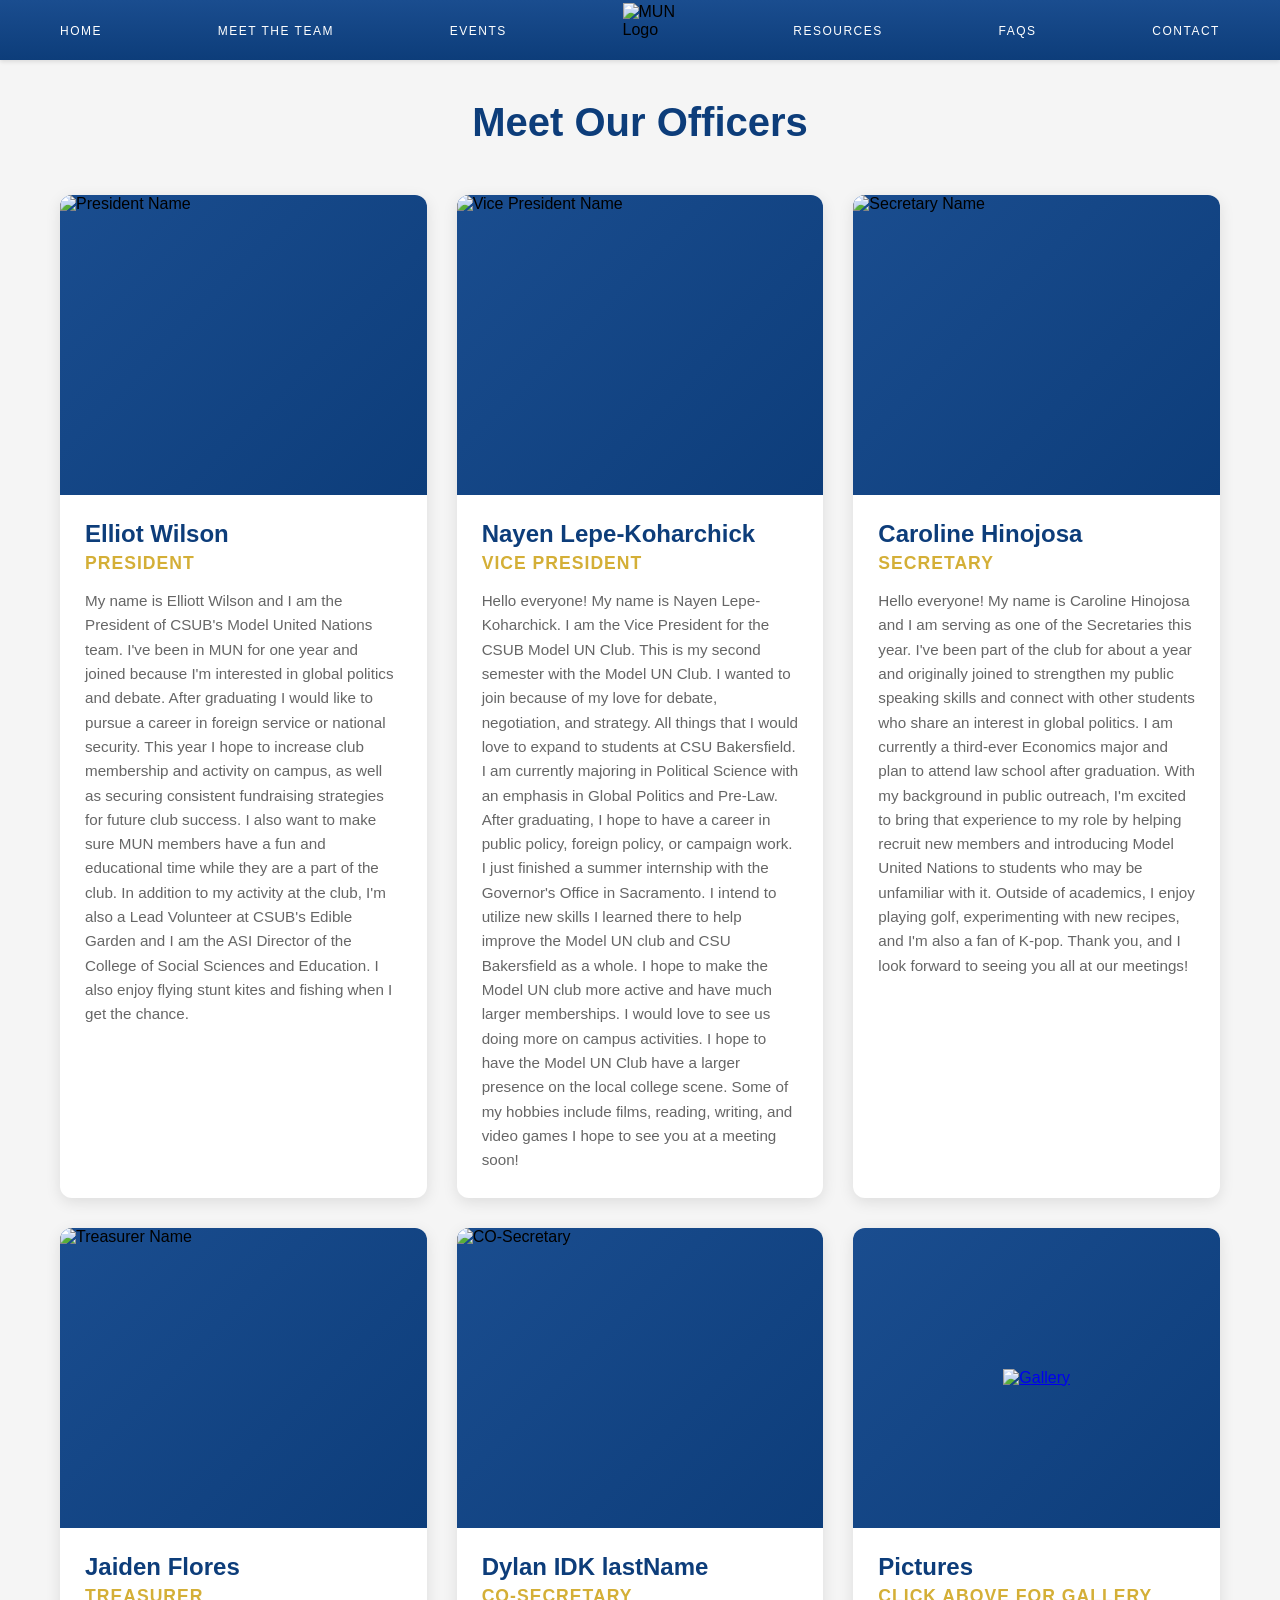
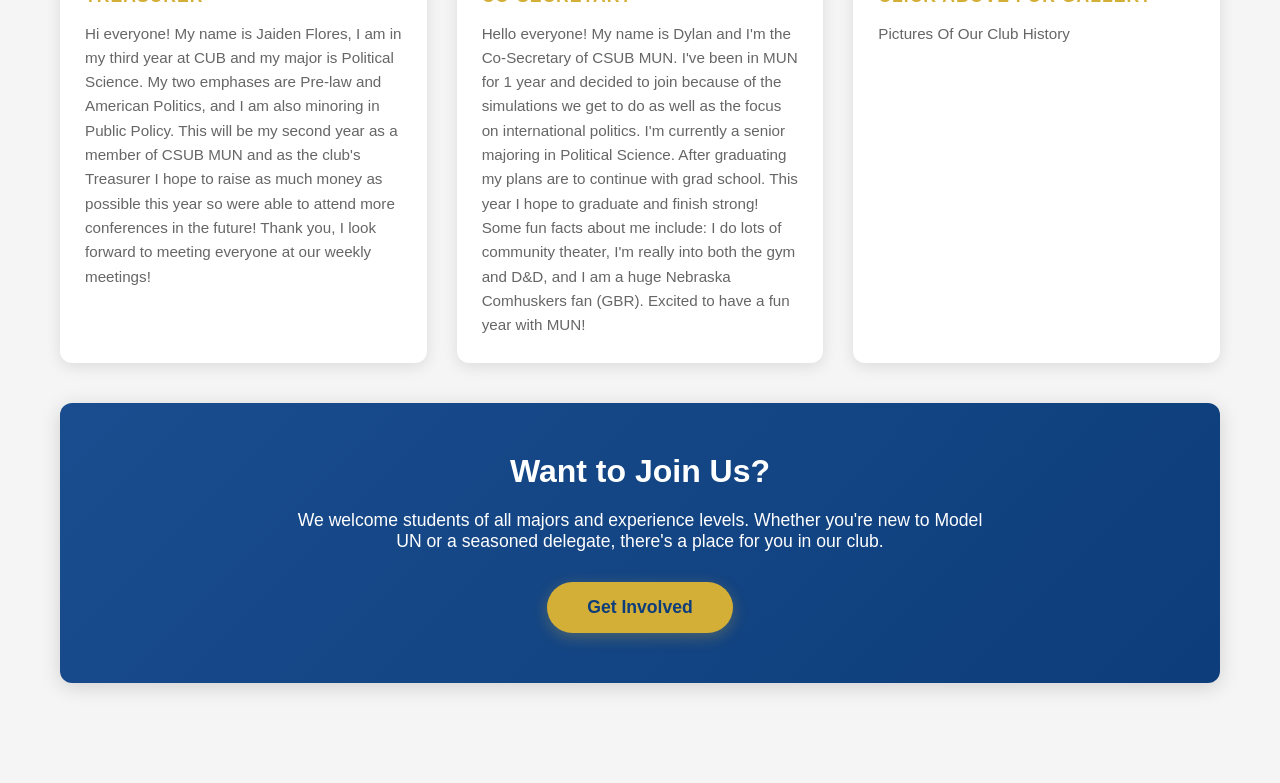
==== pages/about.html @ dd9e98fa "first commit i think" ====
<!DOCTYPE html>
<html lang="en">
<head>
    <meta charset="UTF-8">
    <meta name="viewport" content="width=device-width, initial-scale=1.0">
    <title>Meet The Team - Model United Nations - CSUB</title>
</head>
<body>
    <!-- Navbar placeholder -->
    <div id="navbar-placeholder"></div>

    <!-- Main Content -->
    <main class="main-content">
        <!-- About Section -->
        <section class="about-section">
            <!--<div class="about-header">
                <h1>About Us</h1>
                <p>Learn about our mission and the dedicated team leading CSUB Model United Nations</p>
            </div>

             Mission Statement (Optional) 
            <div class="mission">
                <h2>Our Mission</h2>
                <p>The Model United Nations club at CSUB is dedicated to fostering global awareness, critical thinking, and diplomatic skills among students. We provide a platform for students to engage with international issues and develop leadership abilities.</p>
            </div>-->

            <!-- Officers Section -->
            <div class="officers-section">
                <h2>Meet Our Officers</h2>
                
                <div class="officers-grid">
                    <!-- Officer 1 -->
                    <div class="officer-card">
                        <div class="officer-image">
                            <img src="images/President.jpg" alt="President Name">
                        </div>
                        <div class="officer-info">
                            <h3>Elliot Wilson</h3>
                            <h4>President</h4>
                            <p>My name is Elliott Wilson and I am the President of CSUB's Model United Nations team. I've been in MUN for one year and joined because I'm interested in global politics and debate.
                               After graduating I would like to pursue a career in foreign service or national security.
                               This year I hope to increase club membership and activity on campus, as well as securing consistent fundraising strategies for future club success. I also want to make sure MUN members have a fun and educational time while they are a part of the club.
                               In addition to my activity at the club, I'm also a Lead Volunteer at CSUB's Edible Garden and I am the ASI Director of the College of Social Sciences and Education. I also enjoy flying stunt kites and fishing when I get the chance.
                            </p>
                        </div>
                    </div>

                    <!-- Officer 2 -->
                    <div class="officer-card">
                        <div class="officer-image">
                            <img src="images/Vice.jpg" alt="Vice President Name">
                        </div>
                        <div class="officer-info">
                            <h3>Nayen Lepe-Koharchick</h3>
                            <h4>Vice President</h4>
                            <p>Hello everyone! My name is Nayen Lepe-Koharchick. I am the Vice President for the CSUB Model UN Club. This is my second semester with the 
                               Model UN Club. I wanted to join because of my love for debate, negotiation, and strategy. All things that I would love to expand to students at CSU Bakersfield. I am currently majoring in Political Science with an emphasis in Global Politics and Pre-Law. After graduating, I hope to have a career in public policy, foreign policy, or campaign work.                  
                               I just finished a summer internship with the Governor's Office in Sacramento. I intend to utilize new skills I learned there to help improve the Model UN club and CSU Bakersfield as a whole. I hope to make the Model UN club more active and have much larger memberships. I would love to see us doing more on campus activities. I hope to have the Model UN Club have a larger presence on the local college scene.                                                           
                               Some of my hobbies include films, reading, writing, and video games                                                           
                               I hope to see you at a meeting soon!
                               </p>
                        </div>
                    </div>

                    <!-- Officer 3 -->
                    <div class="officer-card">
                        <div class="officer-image">
                            <img src="images/Sec.jpg" alt="Secretary Name">
                        </div>
                        <div class="officer-info">
                            <h3>Caroline Hinojosa</h3>
                            <h4>Secretary</h4>
                            <p>Hello everyone! My name is Caroline Hinojosa and I am serving as one of the Secretaries this year. I've been part of the club for about a year and originally joined to strengthen my public speaking skills and connect with other students who share an interest in global politics. I am currently a third-ever Economics major and plan to attend law school after graduation.
                            With my background in public outreach, I'm excited to bring that experience to my role by helping recruit new members and introducing Model United Nations to students who may be unfamiliar with it.
                            Outside of academics, I enjoy playing golf, experimenting with new recipes, and I'm also a fan of K-pop.
                            Thank you, and I look forward to seeing you all at our meetings!
                            </p>
                        </div>
                    </div>

                    <!-- Officer 4 -->
                    <div class="officer-card">
                        <div class="officer-image">
                            <img src="images/Treasurer.jpg" alt="Treasurer Name">
                        </div>
                        <div class="officer-info">
                            <h3>Jaiden Flores</h3>
                            <h4>Treasurer</h4>
                            <p>Hi everyone! My name is Jaiden Flores, I am in my third year at CUB and my major is Political Science. My two emphases are Pre-law and American Politics, and I am also minoring in Public Policy.
                               This will be my second year as a member of CSUB MUN and as the club's Treasurer I hope to raise as much money as possible this year so were able to attend more conferences in
                               the future! Thank you, I look forward to meeting everyone at our weekly meetings!
                            </p>
                        </div>
                    </div>

                    <!-- Officer 5 -->
                    <div class="officer-card">
                        <div class="officer-image">
                            <img src="images/Co-Sec.jpg" alt="CO-Secretary">
                        </div>
                        <div class="officer-info">
                            <h3>Dylan IDK lastName</h3>
                            <h4>CO-Secretary</h4>
                            <p>Hello everyone! My name is Dylan and I'm the Co-Secretary of CSUB MUN. I've been in MUN for 1 year and decided to join because of the simulations we get to do as well as the focus on international politics. I'm currently a senior majoring in Political Science. After graduating my plans are to continue with grad school.
                            This year I hope to graduate and finish strong! 
                            Some fun facts about me include: I do lots of community theater, I'm really into both the gym and D&D, and I am a huge Nebraska Comhuskers fan (GBR).                         
                            Excited to have a fun year with MUN!
                            </p>
                        </div>
                    </div>
                    <!-- Officer 6 -->
                    <div class="officer-card">
                        <div class="officer-image">
                            <a href="https://cs.csub.edu/~gcarrillotor/MUN/gallery.html">
                                <img src="images/gallery.jpg" alt="Gallery">
                            </a>
                        </div>
                        <div class="officer-info">
                            <h3>Pictures </h3>
                            <h4>Click Above For Gallery</h4>
                            <p>Pictures Of Our Club History</p>
                        </div>
                </div>
            </div>

            <!-- Join Us Section (Optional) -->
            <div class="join-section">
                <h2>Want to Join Us?</h2>
                <p>We welcome students of all majors and experience levels. Whether you're new to Model UN or a seasoned delegate, there's a place for you in our club.</p>
                <a href="contact.html" class="join-btn">Get Involved</a>
            </div>
        </section>
    </main>

     <script src="../scripts/navbar.js"></script>
    <script src="../scripts/script.js"></script>
</body>
</html>

<style scoped>
* {
    margin: 0;
    padding: 0;
    box-sizing: border-box;
}

body {
    font-family: 'Segoe UI', Tahoma, Geneva, Verdana, sans-serif;
    background-color: #f5f5f5;
}

/* Navbar Styles */
.navbar {
    background: linear-gradient(180deg, #1a4d8f 0%, #0d3d7a 100%);
    width: 100%;
    box-shadow: 0 2px 4px rgba(0, 0, 0, 0.1);
    position: sticky;
    top: 0;
    z-index: 1000;
}

.nav-container {
    max-width: 100%;
    margin: 0 auto;
    padding: 0 60px;
    position: relative;
}

.nav-links {
    display: flex;
    justify-content: space-between;
    align-items: center;
    list-style: none;
    padding: 0;
    margin: 0;
    height: 60px;
}

.link {
    color: #ffffff;
    text-decoration: none;
    font-weight: 400;
    font-size: 12px;
    letter-spacing: 1.5px;
    text-transform: uppercase;
    transition: opacity 0.2s ease;
    white-space: nowrap;
    position: relative;
    padding: 20px 0;
}

.link:hover {
    opacity: 0.8;
}

.link.active {
    font-weight: 500;
}

.link.active::after {
    content: '';
    position: absolute;
    bottom: 15px;
    left: 0;
    right: 0;
    height: 2px;
    background-color: white;
}

/* Logo in center */
.logo-item {
    margin: 0;
    flex-shrink: 0;
}

.logo-circle {
    width: 55px;
    height: 55px;
    border-radius: 50%;
    background: linear-gradient(135deg, #d4af37 0%, #f4d03f 50%, #c5a028 100%);
    display: flex;
    align-items: center;
    justify-content: center;
    border: 3px solid #d4af37;
    box-shadow: 0 2px 8px rgba(0, 0, 0, 0.3), inset 0 1px 2px rgba(255, 255, 255, 0.3);
    position: relative;
    padding: 5px;
}

.logo-circle svg {
    width: 100%;
    height: 100%;
}

/* Image logo styles */
.image {
    display: flex;
    align-items: center;
    justify-content: center;
}

.image img {
    width: 55px;
    height: 55px;
    object-fit: contain;
}

/* Mobile Menu Button */
.mobile-menu-btn {
    display: none;
    flex-direction: column;
    gap: 5px;
    background: none;
    border: none;
    cursor: pointer;
    padding: 10px;
    position: absolute;
    right: 20px;
    top: 50%;
    transform: translateY(-50%);
}

.mobile-menu-btn span {
    width: 25px;
    height: 3px;
    background-color: white;
    border-radius: 2px;
    transition: all 0.3s ease;
}

.mobile-menu-btn.active span:nth-child(1) {
    transform: rotate(45deg) translate(8px, 8px);
}

.mobile-menu-btn.active span:nth-child(2) {
    opacity: 0;
}

.mobile-menu-btn.active span:nth-child(3) {
    transform: rotate(-45deg) translate(7px, -7px);
}

/* About Us Page Styles */

.about-section {
    max-width: 1200px;
    margin: 0 auto;
    padding: 40px 20px;
}

.about-header {
    text-align: center;
    margin-bottom: 60px;
}

.about-header h1 {
    color: #0d3d7a;
    font-size: 3rem;
    margin-bottom: 15px;
}

.about-header p {
    color: #666;
    font-size: 1.2rem;
}

/* Mission Section */
.mission {
    background: white;
    padding: 40px;
    border-radius: 10px;
    box-shadow: 0 2px 10px rgba(0, 0, 0, 0.1);
    margin-bottom: 60px;
    text-align: center;
}

.mission h2 {
    color: #0d3d7a;
    font-size: 2rem;
    margin-bottom: 20px;
}

.mission p {
    color: #555;
    font-size: 1.1rem;
    line-height: 1.8;
    max-width: 900px;
    margin: 0 auto;
}

/* Officers Section */
.officers-section {
    margin-bottom: 60px;
}

.officers-section h2 {
    text-align: center;
    color: #0d3d7a;
    font-size: 2.5rem;
    margin-bottom: 50px;
}

.officers-grid {
    display: grid;
    grid-template-columns: repeat(auto-fit, minmax(300px, 1fr));
    gap: 30px;
    margin-bottom: 40px;
}

/* Officer Card */
.officer-card {
    background: white;
    border-radius: 12px;
    overflow: hidden;
    box-shadow: 0 4px 15px rgba(0, 0, 0, 0.1);
    transition: transform 0.3s ease, box-shadow 0.3s ease;
}

.officer-card:hover {
    transform: translateY(-10px);
    box-shadow: 0 8px 25px rgba(0, 0, 0, 0.15);
}

.officer-image {
    width: 100%;
    height: 300px;
    overflow: hidden;
    background: linear-gradient(135deg, #1a4d8f 0%, #0d3d7a 100%);
    display: flex;
    align-items: center;
    justify-content: center;
}

.officer-image img {
    width: 100%;
    height: 100%;
    object-fit: cover;
    transition: transform 0.3s ease;
}

.officer-card:hover .officer-image img {
    transform: scale(1.05);
}

.officer-info {
    padding: 25px;
}

.officer-info h3 {
    color: #0d3d7a;
    font-size: 1.5rem;
    margin-bottom: 5px;
}

.officer-info h4 {
    color: #d4af37;
    font-size: 1.1rem;
    font-weight: 600;
    margin-bottom: 15px;
    text-transform: uppercase;
    letter-spacing: 1px;
}

.officer-info p {
    color: #666;
    font-size: 0.95rem;
    line-height: 1.6;
}

/* Join Section */
.join-section {
    background: linear-gradient(135deg, #1a4d8f 0%, #0d3d7a 100%);
    color: white;
    padding: 50px 40px;
    border-radius: 12px;
    text-align: center;
    box-shadow: 0 4px 20px rgba(0, 0, 0, 0.15);
}

.join-section h2 {
    color: white;
    font-size: 2rem;
    margin-bottom: 20px;
}

.join-section p {
    font-size: 1.1rem;
    margin-bottom: 30px;
    max-width: 700px;
    margin-left: auto;
    margin-right: auto;
}

.join-btn {
    display: inline-block;
    background-color: #d4af37;
    color: #0d3d7a;
    padding: 15px 40px;
    border-radius: 30px;
    text-decoration: none;
    font-weight: 600;
    font-size: 1.1rem;
    transition: all 0.3s ease;
    box-shadow: 0 4px 15px rgba(212, 175, 55, 0.3);
}

.join-btn:hover {
    background-color: #f4d03f;
    transform: translateY(-2px);
    box-shadow: 0 6px 20px rgba(212, 175, 55, 0.4);
}

/* Responsive Design */
@media (max-width: 1024px) {
    .nav-container {
        padding: 0 30px;
    }

    .link {
        font-size: 11px;
        letter-spacing: 1.2px;
    }

    .about-header h1 {
        font-size: 2rem;
    }

    .about-header p {
        font-size: 1rem;
    }

    .officers-section h2 {
        font-size: 2rem;
    }

    .officers-grid {
        grid-template-columns: 1fr;
        gap: 25px;
    }

    .officer-image {
        height: 250px;
    }

    .mission {
        padding: 30px 20px;
    }

    .join-section {
        padding: 40px 25px;
    }

    .join-section h2 {
        font-size: 1.5rem;
    }

    .join-section p {
        font-size: 1rem;
    }
}

@media (max-width: 768px) {
    .mobile-menu-btn {
        display: flex;
    }

    .nav-container {
        padding: 0 20px;
    }

    .nav-links {
        position: absolute;
        top: 100%;
        left: 0;
        right: 0;
        background: linear-gradient(180deg, #1a4d8f 0%, #0d3d7a 100%);
        flex-direction: column;
        justify-content: flex-start;
        gap: 0;
        padding: 0;
        height: 0;
        max-height: 0;
        overflow: hidden;
        transition: max-height 0.3s ease;
        box-shadow: 0 4px 8px rgba(0, 0, 0, 0.2);
    }

    .nav-links.active {
        max-height: 500px;
        height: auto;
        padding: 20px 0;
    }

    .nav-links li {
        width: 100%;
        text-align: center;
        padding: 15px 0;
        border-bottom: 1px solid rgba(255, 255, 255, 0.1);
    }

    .logo-item {
        margin: 20px 0;
        order: -1;
        border-bottom: none;
    }

    .link {
        display: block;
        padding: 15px 20px;
    }

    .link.active::after {
        display: none;
    }

    .about-header h1 {
        font-size: 2rem;
    }

    .about-header p {
        font-size: 1rem;
    }

    .officers-section h2 {
        font-size: 2rem;
    }

    .officers-grid {
        grid-template-columns: 1fr;
        gap: 25px;
    }

    .officer-image {
        height: 250px;
    }

    .mission {
        padding: 30px 20px;
    }

    .join-section {
        padding: 40px 25px;
    }

    .join-section h2 {
        font-size: 1.5rem;
    }

    .join-section p {
        font-size: 1rem;
    }
}

@media (max-width: 480px) {
    .link {
        font-size: 10px;
        letter-spacing: 1px;
    }

    .logo-circle {
        width: 50px;
        height: 50px;
    }

    .image img {
        width: 50px;
        height: 50px;
    }

    .about-header h1 {
        font-size: 1.8rem;
    }

    .officers-section h2 {
        font-size: 1.8rem;
    }

    .officer-info h3 {
        font-size: 1.3rem;
    }

    .officer-info h4 {
        font-size: 1rem;
    }

    .officer-image {
        height: 220px;
    }
}
</style>
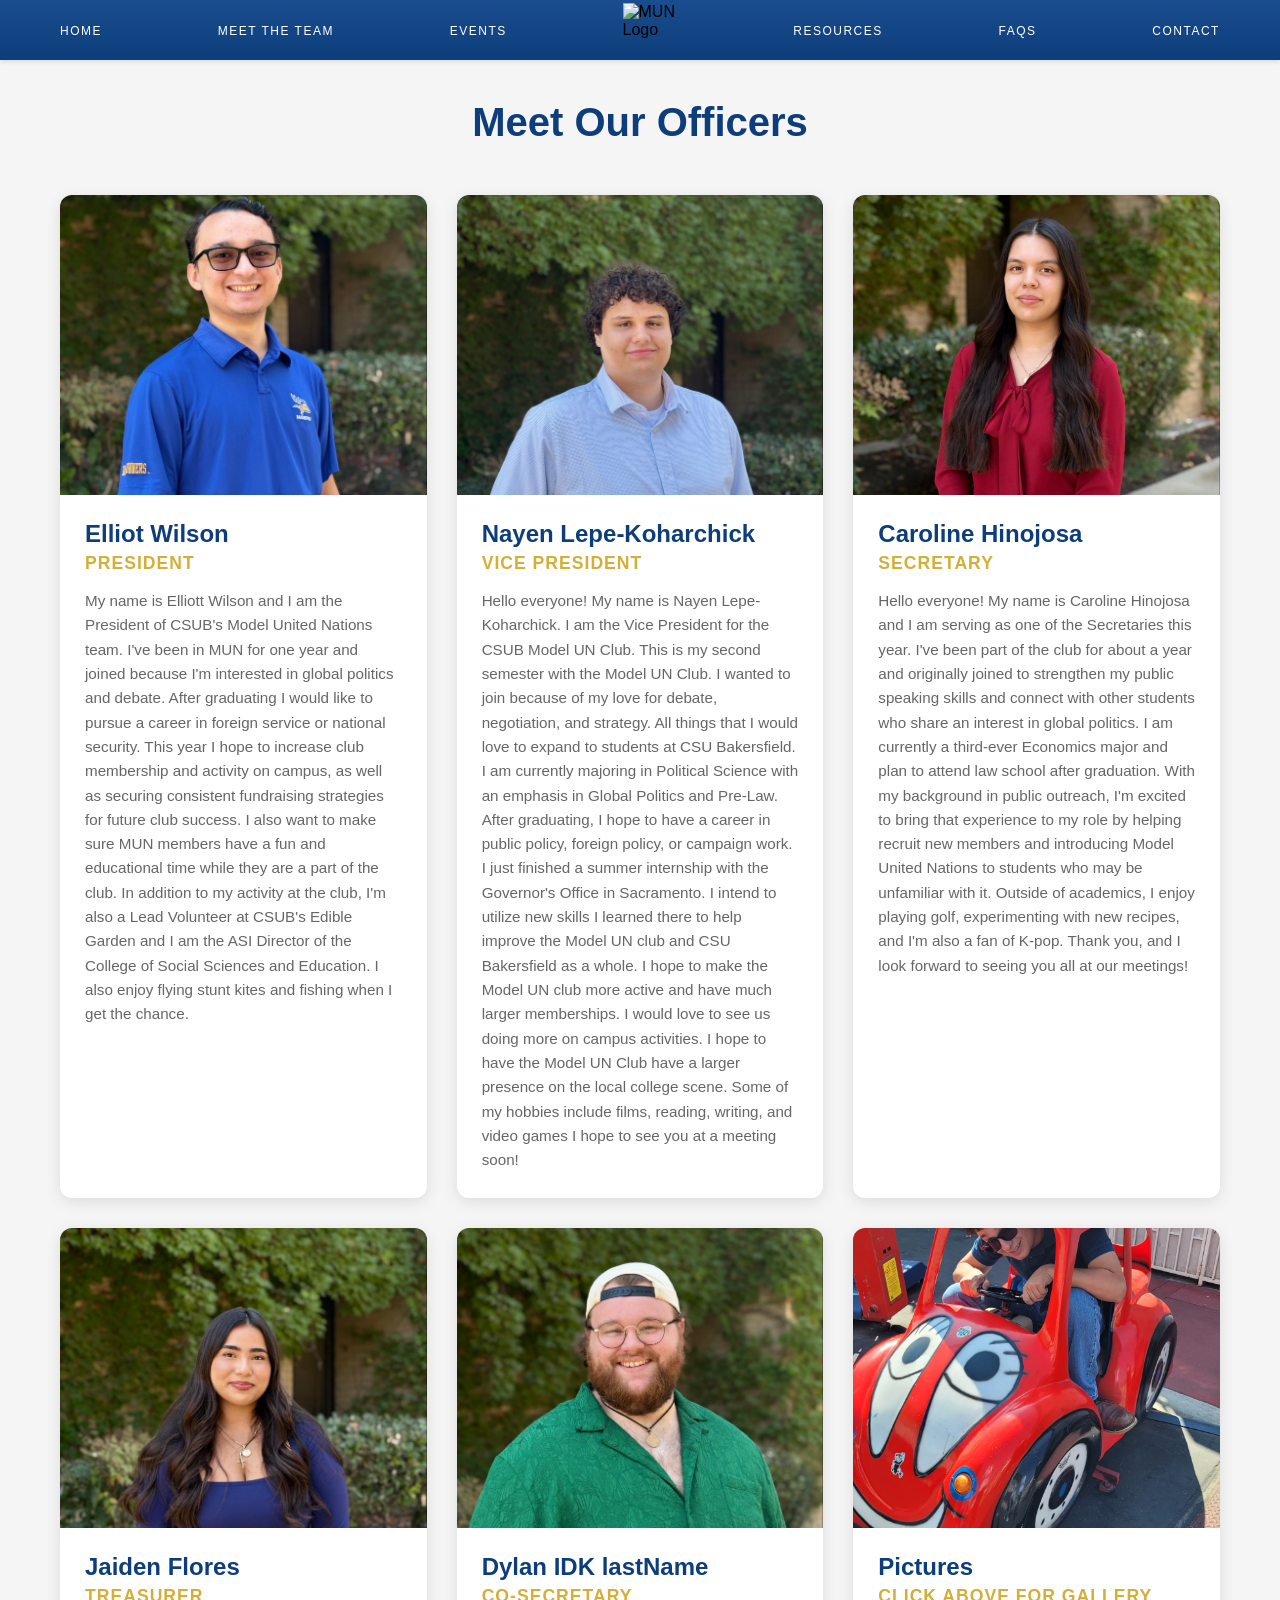
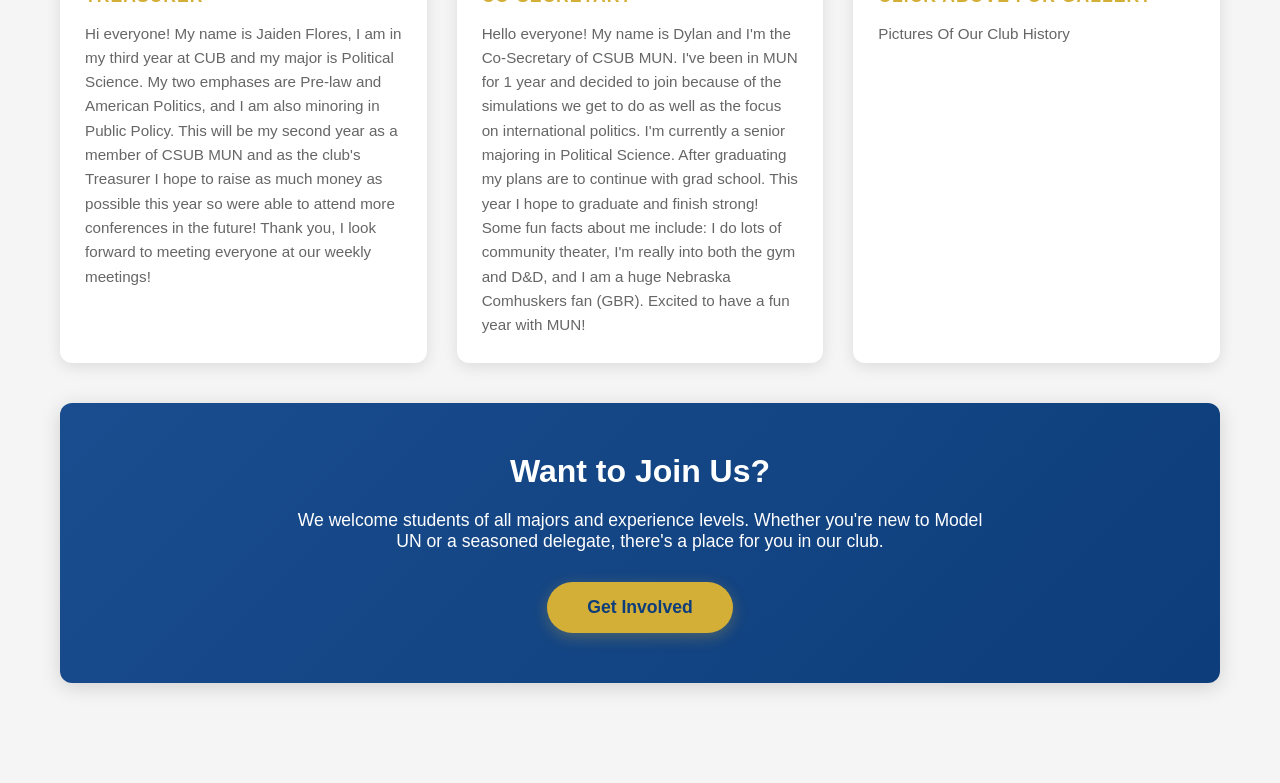
==== commit 4c5c4b4b: "faq's almost done" ====
--- a/pages/about.html
+++ b/pages/about.html
@@ -32,7 +32,7 @@
                     <!-- Officer 1 -->
                     <div class="officer-card">
                         <div class="officer-image">
-                            <img src="images/President.jpg" alt="President Name">
+                            <img src="../images/President.jpg" alt="President Name">
                         </div>
                         <div class="officer-info">
                             <h3>Elliot Wilson</h3>
@@ -48,7 +48,7 @@
                     <!-- Officer 2 -->
                     <div class="officer-card">
                         <div class="officer-image">
-                            <img src="images/Vice.jpg" alt="Vice President Name">
+                            <img src="../images/Vice.jpg" alt="Vice President Name">
                         </div>
                         <div class="officer-info">
                             <h3>Nayen Lepe-Koharchick</h3>
@@ -65,7 +65,7 @@
                     <!-- Officer 3 -->
                     <div class="officer-card">
                         <div class="officer-image">
-                            <img src="images/Sec.jpg" alt="Secretary Name">
+                            <img src="../images/Sec.jpg" alt="Secretary Name">
                         </div>
                         <div class="officer-info">
                             <h3>Caroline Hinojosa</h3>
@@ -81,7 +81,7 @@
                     <!-- Officer 4 -->
                     <div class="officer-card">
                         <div class="officer-image">
-                            <img src="images/Treasurer.jpg" alt="Treasurer Name">
+                            <img src="../images/Treasurer.jpg" alt="Treasurer Name">
                         </div>
                         <div class="officer-info">
                             <h3>Jaiden Flores</h3>
@@ -96,7 +96,7 @@
                     <!-- Officer 5 -->
                     <div class="officer-card">
                         <div class="officer-image">
-                            <img src="images/Co-Sec.jpg" alt="CO-Secretary">
+                            <img src="../images/Co-Sec.jpg" alt="CO-Secretary">
                         </div>
                         <div class="officer-info">
                             <h3>Dylan IDK lastName</h3>
@@ -112,7 +112,7 @@
                     <div class="officer-card">
                         <div class="officer-image">
                             <a href="https://cs.csub.edu/~gcarrillotor/MUN/gallery.html">
-                                <img src="images/gallery.jpg" alt="Gallery">
+                                <img src="../images/gallery.jpg" alt="Gallery">
                             </a>
                         </div>
                         <div class="officer-info">
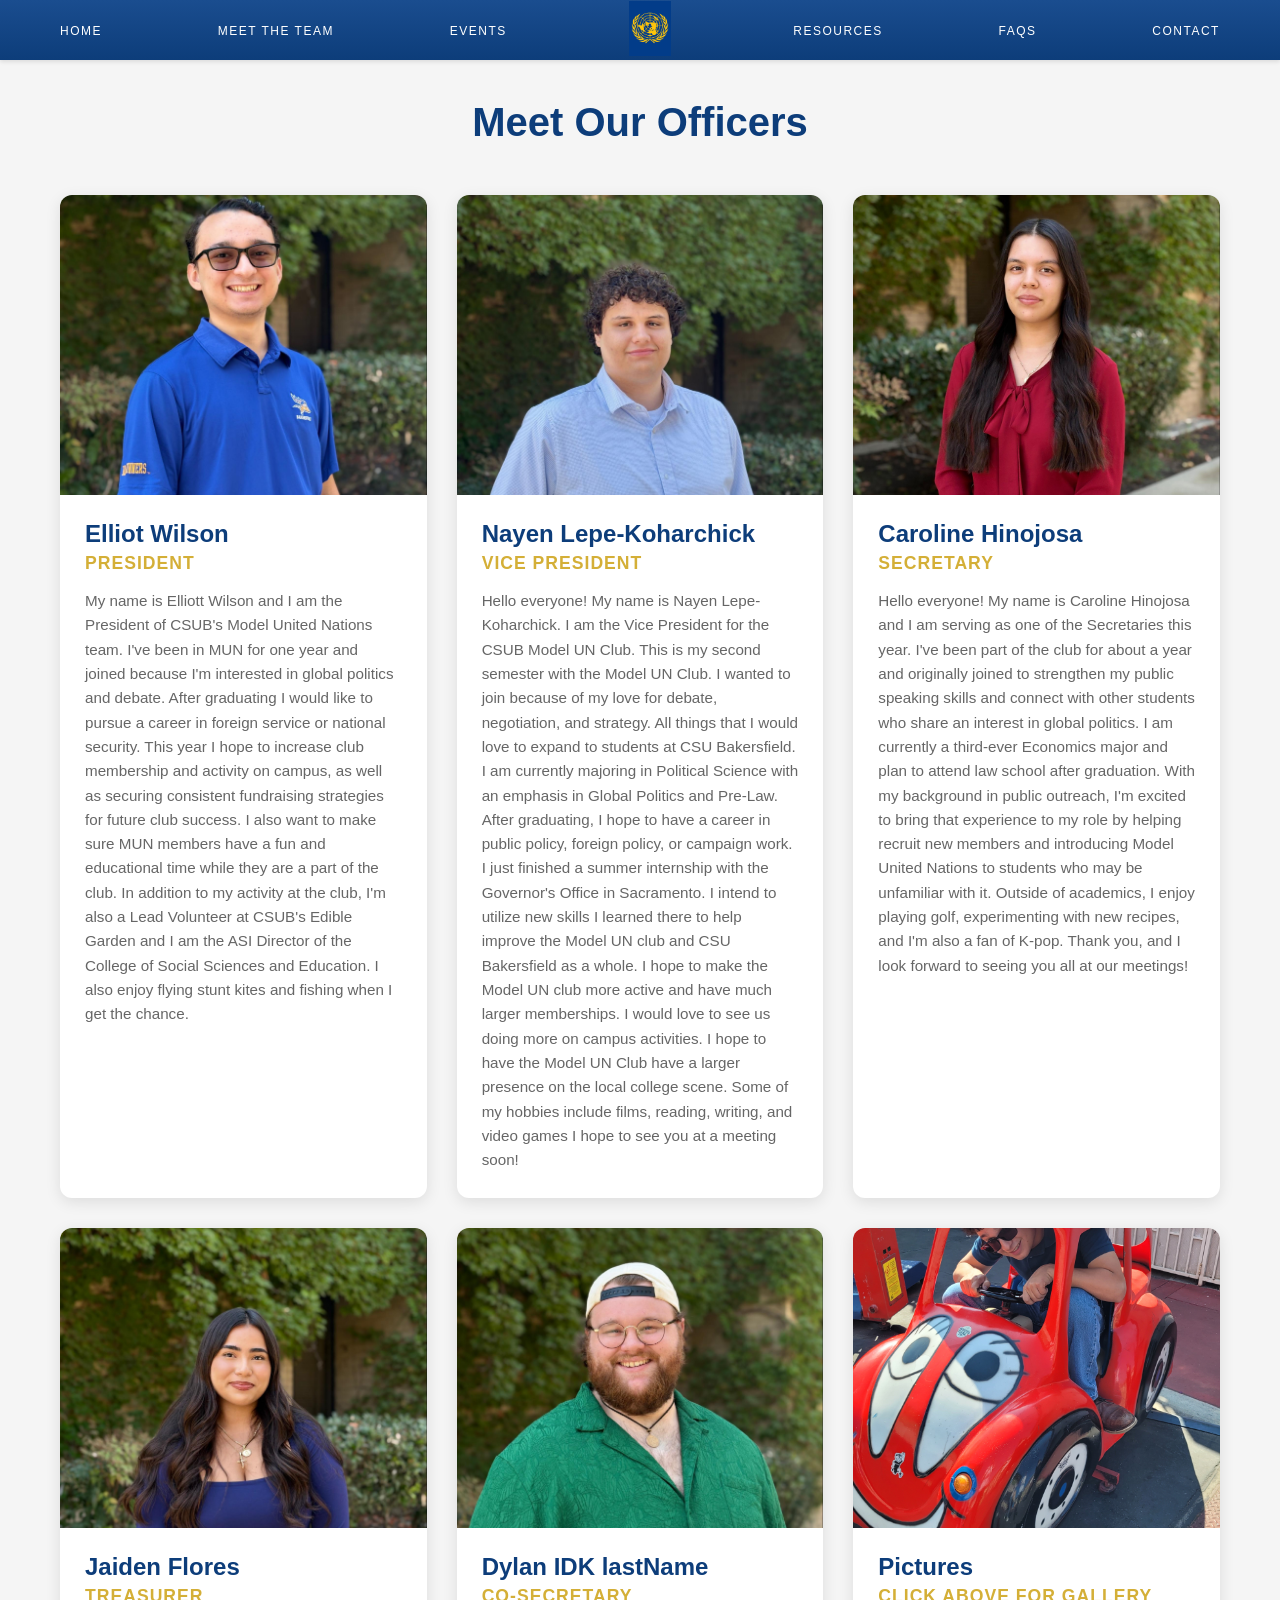
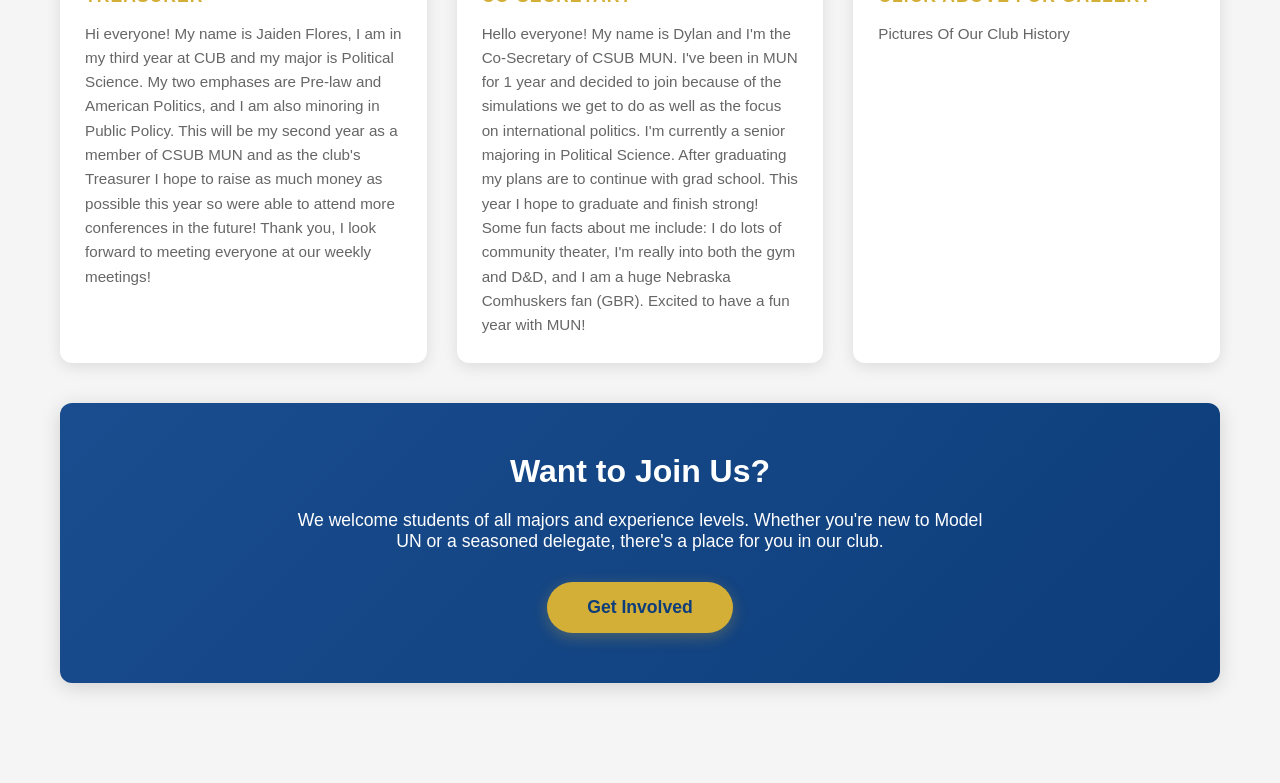
==== commit 1c4db6e1: "major changes" ====
--- a/pages/about.html
+++ b/pages/about.html
@@ -4,6 +4,7 @@
     <meta charset="UTF-8">
     <meta name="viewport" content="width=device-width, initial-scale=1.0">
     <title>Meet The Team - Model United Nations - CSUB</title>
+    <link rel="stylesheet" href="../styles/style.css">
 </head>
 <body>
     <!-- Navbar placeholder -->
@@ -13,18 +14,7 @@
     <main class="main-content">
         <!-- About Section -->
         <section class="about-section">
-            <!--<div class="about-header">
-                <h1>About Us</h1>
-                <p>Learn about our mission and the dedicated team leading CSUB Model United Nations</p>
-            </div>
-
-             Mission Statement (Optional) 
-            <div class="mission">
-                <h2>Our Mission</h2>
-                <p>The Model United Nations club at CSUB is dedicated to fostering global awareness, critical thinking, and diplomatic skills among students. We provide a platform for students to engage with international issues and develop leadership abilities.</p>
-            </div>-->
-
-            <!-- Officers Section -->
+
             <div class="officers-section">
                 <h2>Meet Our Officers</h2>
                 
@@ -136,150 +126,7 @@
     <script src="../scripts/script.js"></script>
 </body>
 </html>
-
-<style scoped>
-* {
-    margin: 0;
-    padding: 0;
-    box-sizing: border-box;
-}
-
-body {
-    font-family: 'Segoe UI', Tahoma, Geneva, Verdana, sans-serif;
-    background-color: #f5f5f5;
-}
-
-/* Navbar Styles */
-.navbar {
-    background: linear-gradient(180deg, #1a4d8f 0%, #0d3d7a 100%);
-    width: 100%;
-    box-shadow: 0 2px 4px rgba(0, 0, 0, 0.1);
-    position: sticky;
-    top: 0;
-    z-index: 1000;
-}
-
-.nav-container {
-    max-width: 100%;
-    margin: 0 auto;
-    padding: 0 60px;
-    position: relative;
-}
-
-.nav-links {
-    display: flex;
-    justify-content: space-between;
-    align-items: center;
-    list-style: none;
-    padding: 0;
-    margin: 0;
-    height: 60px;
-}
-
-.link {
-    color: #ffffff;
-    text-decoration: none;
-    font-weight: 400;
-    font-size: 12px;
-    letter-spacing: 1.5px;
-    text-transform: uppercase;
-    transition: opacity 0.2s ease;
-    white-space: nowrap;
-    position: relative;
-    padding: 20px 0;
-}
-
-.link:hover {
-    opacity: 0.8;
-}
-
-.link.active {
-    font-weight: 500;
-}
-
-.link.active::after {
-    content: '';
-    position: absolute;
-    bottom: 15px;
-    left: 0;
-    right: 0;
-    height: 2px;
-    background-color: white;
-}
-
-/* Logo in center */
-.logo-item {
-    margin: 0;
-    flex-shrink: 0;
-}
-
-.logo-circle {
-    width: 55px;
-    height: 55px;
-    border-radius: 50%;
-    background: linear-gradient(135deg, #d4af37 0%, #f4d03f 50%, #c5a028 100%);
-    display: flex;
-    align-items: center;
-    justify-content: center;
-    border: 3px solid #d4af37;
-    box-shadow: 0 2px 8px rgba(0, 0, 0, 0.3), inset 0 1px 2px rgba(255, 255, 255, 0.3);
-    position: relative;
-    padding: 5px;
-}
-
-.logo-circle svg {
-    width: 100%;
-    height: 100%;
-}
-
-/* Image logo styles */
-.image {
-    display: flex;
-    align-items: center;
-    justify-content: center;
-}
-
-.image img {
-    width: 55px;
-    height: 55px;
-    object-fit: contain;
-}
-
-/* Mobile Menu Button */
-.mobile-menu-btn {
-    display: none;
-    flex-direction: column;
-    gap: 5px;
-    background: none;
-    border: none;
-    cursor: pointer;
-    padding: 10px;
-    position: absolute;
-    right: 20px;
-    top: 50%;
-    transform: translateY(-50%);
-}
-
-.mobile-menu-btn span {
-    width: 25px;
-    height: 3px;
-    background-color: white;
-    border-radius: 2px;
-    transition: all 0.3s ease;
-}
-
-.mobile-menu-btn.active span:nth-child(1) {
-    transform: rotate(45deg) translate(8px, 8px);
-}
-
-.mobile-menu-btn.active span:nth-child(2) {
-    opacity: 0;
-}
-
-.mobile-menu-btn.active span:nth-child(3) {
-    transform: rotate(-45deg) translate(7px, -7px);
-}
-
+<style scoped> 
 /* About Us Page Styles */
 
 .about-section {
@@ -452,15 +299,6 @@
 
 /* Responsive Design */
 @media (max-width: 1024px) {
-    .nav-container {
-        padding: 0 30px;
-    }
-
-    .link {
-        font-size: 11px;
-        letter-spacing: 1.2px;
-    }
-
     .about-header h1 {
         font-size: 2rem;
     }
@@ -500,59 +338,6 @@
 }
 
 @media (max-width: 768px) {
-    .mobile-menu-btn {
-        display: flex;
-    }
-
-    .nav-container {
-        padding: 0 20px;
-    }
-
-    .nav-links {
-        position: absolute;
-        top: 100%;
-        left: 0;
-        right: 0;
-        background: linear-gradient(180deg, #1a4d8f 0%, #0d3d7a 100%);
-        flex-direction: column;
-        justify-content: flex-start;
-        gap: 0;
-        padding: 0;
-        height: 0;
-        max-height: 0;
-        overflow: hidden;
-        transition: max-height 0.3s ease;
-        box-shadow: 0 4px 8px rgba(0, 0, 0, 0.2);
-    }
-
-    .nav-links.active {
-        max-height: 500px;
-        height: auto;
-        padding: 20px 0;
-    }
-
-    .nav-links li {
-        width: 100%;
-        text-align: center;
-        padding: 15px 0;
-        border-bottom: 1px solid rgba(255, 255, 255, 0.1);
-    }
-
-    .logo-item {
-        margin: 20px 0;
-        order: -1;
-        border-bottom: none;
-    }
-
-    .link {
-        display: block;
-        padding: 15px 20px;
-    }
-
-    .link.active::after {
-        display: none;
-    }
-
     .about-header h1 {
         font-size: 2rem;
     }
@@ -592,21 +377,6 @@
 }
 
 @media (max-width: 480px) {
-    .link {
-        font-size: 10px;
-        letter-spacing: 1px;
-    }
-
-    .logo-circle {
-        width: 50px;
-        height: 50px;
-    }
-
-    .image img {
-        width: 50px;
-        height: 50px;
-    }
-
     .about-header h1 {
         font-size: 1.8rem;
     }
@@ -626,5 +396,4 @@
     .officer-image {
         height: 220px;
     }
-}
-</style>+} </style>
--- a/styles/style.css
+++ b/styles/style.css
@@ -0,0 +1,272 @@
+* {
+    margin: 0;
+    padding: 0;
+    box-sizing: border-box;
+}
+
+body {
+    font-family: 'Segoe UI', Tahoma, Geneva, Verdana, sans-serif;
+    background-color: #f5f5f5;
+}
+
+/* Navbar Styles */
+.navbar {
+    background: linear-gradient(180deg, #1a4d8f 0%, #0d3d7a 100%);
+    width: 100%;
+    box-shadow: 0 2px 4px rgba(0, 0, 0, 0.1);
+    position: sticky;
+    top: 0;
+    z-index: 1000;
+}
+
+.nav-container {
+    max-width: 100%;
+    margin: 0 auto;
+    padding: 0 60px;
+    position: relative;
+}
+
+.nav-links {
+    display: flex;
+    justify-content: space-between;
+    align-items: center;
+    list-style: none;
+    padding: 0;
+    margin: 0;
+    height: 60px;
+}
+
+.link {
+    color: #ffffff;
+    text-decoration: none;
+    font-weight: 400;
+    font-size: 12px;
+    letter-spacing: 1.5px;
+    text-transform: uppercase;
+    transition: opacity 0.2s ease;
+    white-space: nowrap;
+    position: relative;
+    padding: 20px 0;
+}
+
+.link:hover {
+    opacity: 0.8;
+}
+
+.link.active {
+    font-weight: 500;
+}
+
+.link.active::after {
+    content: '';
+    position: absolute;
+    bottom: 15px;
+    left: 0;
+    right: 0;
+    height: 2px;
+    background-color: white;
+}
+
+/* Logo in center */
+.logo-item {
+    margin: 0;
+    flex-shrink: 0;
+}
+
+.logo-circle {
+    width: 55px;
+    height: 55px;
+    border-radius: 50%;
+    background: linear-gradient(135deg, #d4af37 0%, #f4d03f 50%, #c5a028 100%);
+    display: flex;
+    align-items: center;
+    justify-content: center;
+    border: 3px solid #d4af37;
+    box-shadow: 0 2px 8px rgba(0, 0, 0, 0.3), inset 0 1px 2px rgba(255, 255, 255, 0.3);
+    position: relative;
+    padding: 5px;
+}
+
+.logo-circle svg {
+    width: 100%;
+    height: 100%;
+}
+
+/* Mobile Menu Button */
+.mobile-menu-btn {
+    display: none;
+    flex-direction: column;
+    gap: 5px;
+    background: none;
+    border: none;
+    cursor: pointer;
+    padding: 10px;
+    position: absolute;
+    right: 20px;
+    top: 50%;
+    transform: translateY(-50%);
+}
+
+.mobile-menu-btn span {
+    width: 25px;
+    height: 3px;
+    background-color: white;
+    border-radius: 2px;
+    transition: all 0.3s ease;
+}
+
+.mobile-menu-btn.active span:nth-child(1) {
+    transform: rotate(45deg) translate(8px, 8px);
+}
+
+.mobile-menu-btn.active span:nth-child(2) {
+    opacity: 0;
+}
+
+.mobile-menu-btn.active span:nth-child(3) {
+    transform: rotate(-45deg) translate(7px, -7px);
+}
+
+.image {
+    display: flex;
+    align-items: center;
+    justify-content: center;
+}
+
+.image img {
+    width: 55px; 
+    height: 55px;
+    object-fit: contain;  
+}
+
+button{
+    display: flex;
+    justify-content: center;
+    text-align: center;
+}
+
+/* Main Content */
+.main-content {
+    max-width: 1400px;
+    margin: auto;
+}
+
+#mainImage{
+    display: flex;
+    justify-content: center;
+    width: 100%;
+    height: 100%;
+}
+.background{
+    background-color: #895129;
+}
+
+.hero {
+    text-align: center;
+    padding: 60px 20px;
+    background: white;
+    border-radius: 8px;
+    box-shadow: 0 2px 8px rgba(0, 0, 0, 0.1);
+}
+
+.hero h1 {
+    color: #0d3d7a;
+    font-size: 2.5rem;
+    margin-bottom: 20px;
+}
+
+.hero p {
+    color: #555;
+    font-size: 1.2rem;
+}
+
+/* Responsive Design */
+@media (max-width: 1024px) {
+    .nav-container {
+        padding: 0 30px;
+    }
+
+    .link {
+        font-size: 11px;
+        letter-spacing: 1.2px;
+    }
+}
+
+@media (max-width: 768px) {
+    .mobile-menu-btn {
+        display: flex;
+    }
+
+    .nav-container {
+        padding: 0 20px;
+    }
+
+    .nav-links {
+        position: absolute;
+        top: 100%;
+        left: 0;
+        right: 0;
+        background: linear-gradient(180deg, #1a4d8f 0%, #0d3d7a 100%);
+        flex-direction: column;
+        justify-content: flex-start;
+        gap: 0;
+        padding: 0;
+        height: 0;
+        max-height: 0;
+        overflow: hidden;
+        transition: max-height 0.3s ease;
+        box-shadow: 0 4px 8px rgba(0, 0, 0, 0.2);
+    }
+
+    .nav-links.active {
+        max-height: 500px;
+        height: auto;
+        padding: 20px 0;
+    }
+
+    .nav-links li {
+        width: 100%;
+        text-align: center;
+        padding: 15px 0;
+        border-bottom: 1px solid rgba(255, 255, 255, 0.1);
+    }
+
+    .logo-item {
+        margin: 20px 0;
+        order: -1;
+        border-bottom: none;
+    }
+
+    .link {
+        display: block;
+        padding: 15px 20px;
+    }
+
+    .link.active::after {
+        display: none;
+    }
+
+    .hero h1 {
+        font-size: 1.8rem;
+    }
+
+    .hero p {
+        font-size: 1rem;
+    }
+}
+
+@media (max-width: 480px) {
+    .link {
+        font-size: 10px;
+        letter-spacing: 1px;
+    }
+
+    .logo-circle {
+        width: 50px;
+        height: 50px;
+    }
+
+    .hero {
+        padding: 40px 15px;
+    }
+}
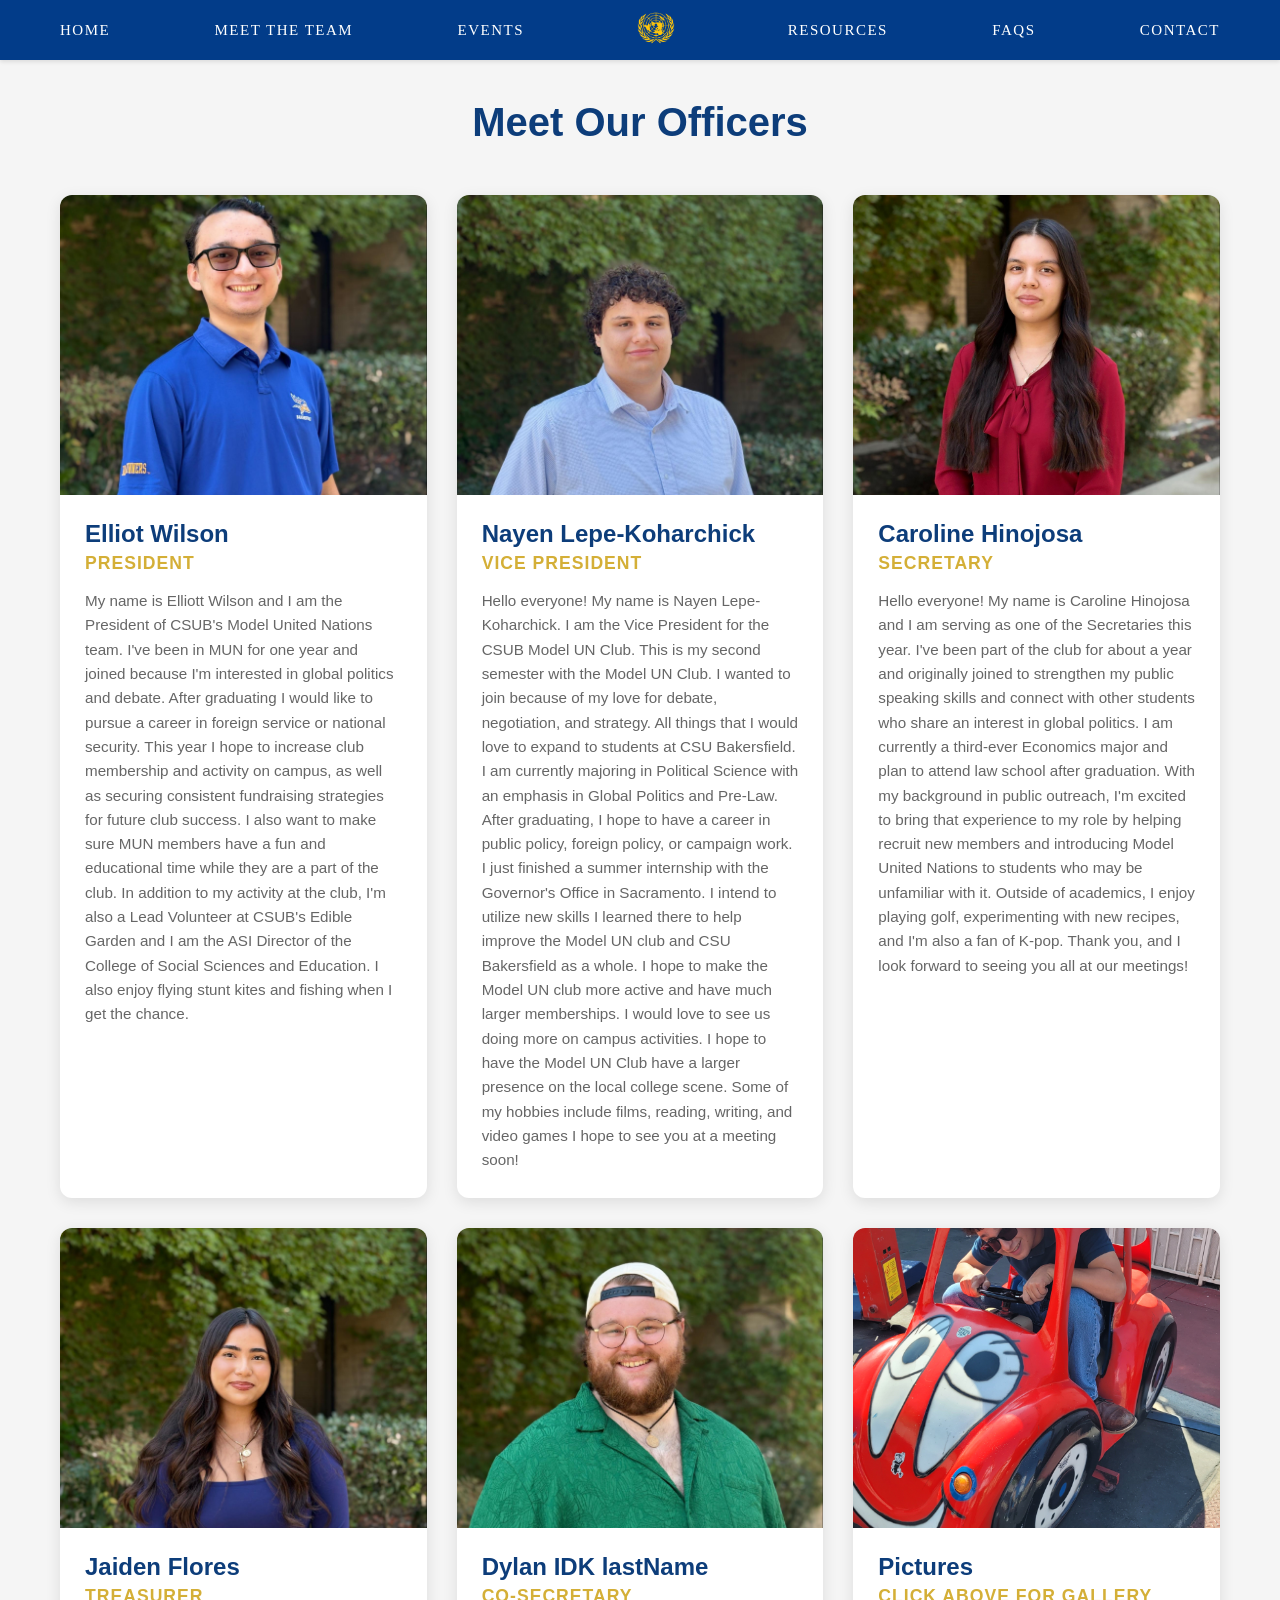
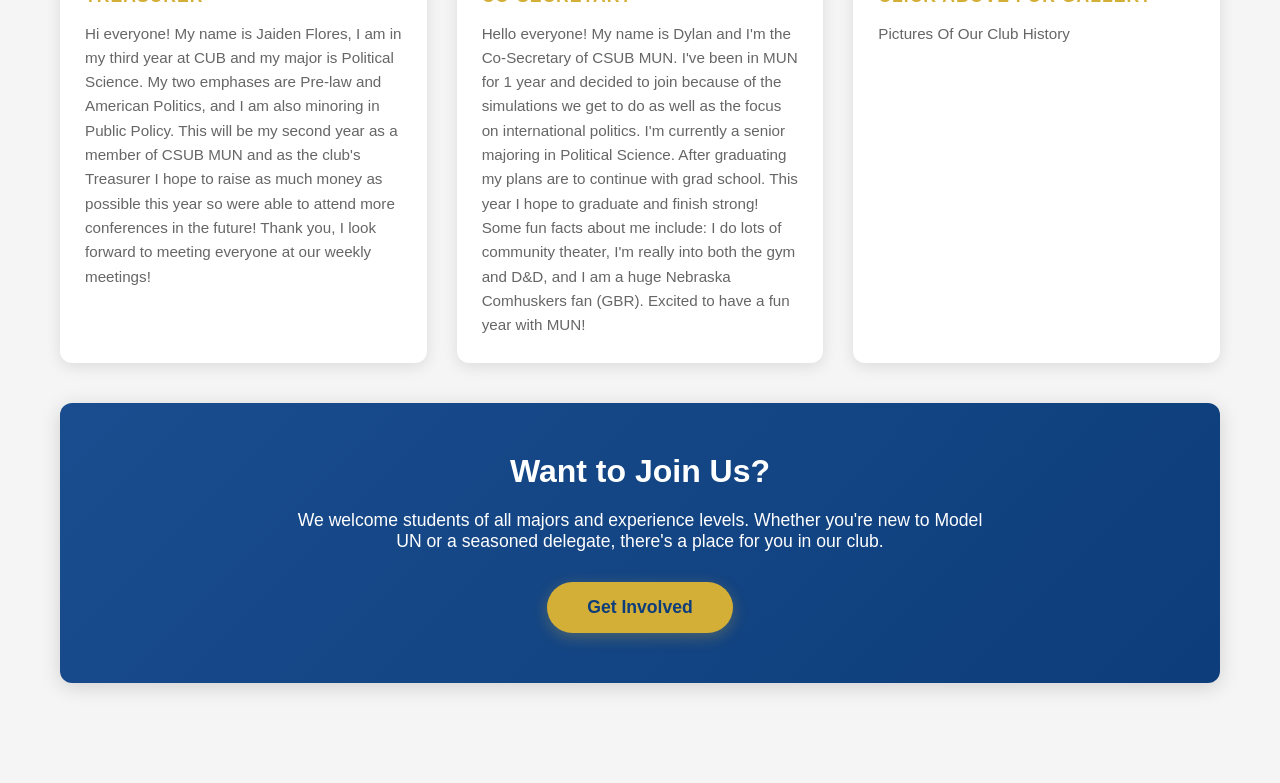
==== commit 071fac17: "Started on Contact Page (Need server for emailing stuffz)" ====
--- a/pages/about.html
+++ b/pages/about.html
@@ -6,7 +6,7 @@
     <title>Meet The Team - Model United Nations - CSUB</title>
     <link rel="stylesheet" href="../styles/style.css">
 </head>
-<body>
+<body style="overflow: auto;">
     <!-- Navbar placeholder -->
     <div id="navbar-placeholder"></div>
 
--- a/styles/style.css
+++ b/styles/style.css
@@ -7,11 +7,12 @@
 body {
     font-family: 'Segoe UI', Tahoma, Geneva, Verdana, sans-serif;
     background-color: #f5f5f5;
+    overflow: hidden;
 }
 
 /* Navbar Styles */
 .navbar {
-    background: linear-gradient(180deg, #1a4d8f 0%, #0d3d7a 100%);
+    background: linear-gradient(180deg, #023C89 0%, #023C89 100%);
     width: 100%;
     box-shadow: 0 2px 4px rgba(0, 0, 0, 0.1);
     position: sticky;
@@ -40,13 +41,14 @@
     color: #ffffff;
     text-decoration: none;
     font-weight: 400;
-    font-size: 12px;
+    font-size: 15px;
     letter-spacing: 1.5px;
     text-transform: uppercase;
     transition: opacity 0.2s ease;
     white-space: nowrap;
     position: relative;
     padding: 20px 0;
+    font-family: Verdana;
 }
 
 .link:hover {
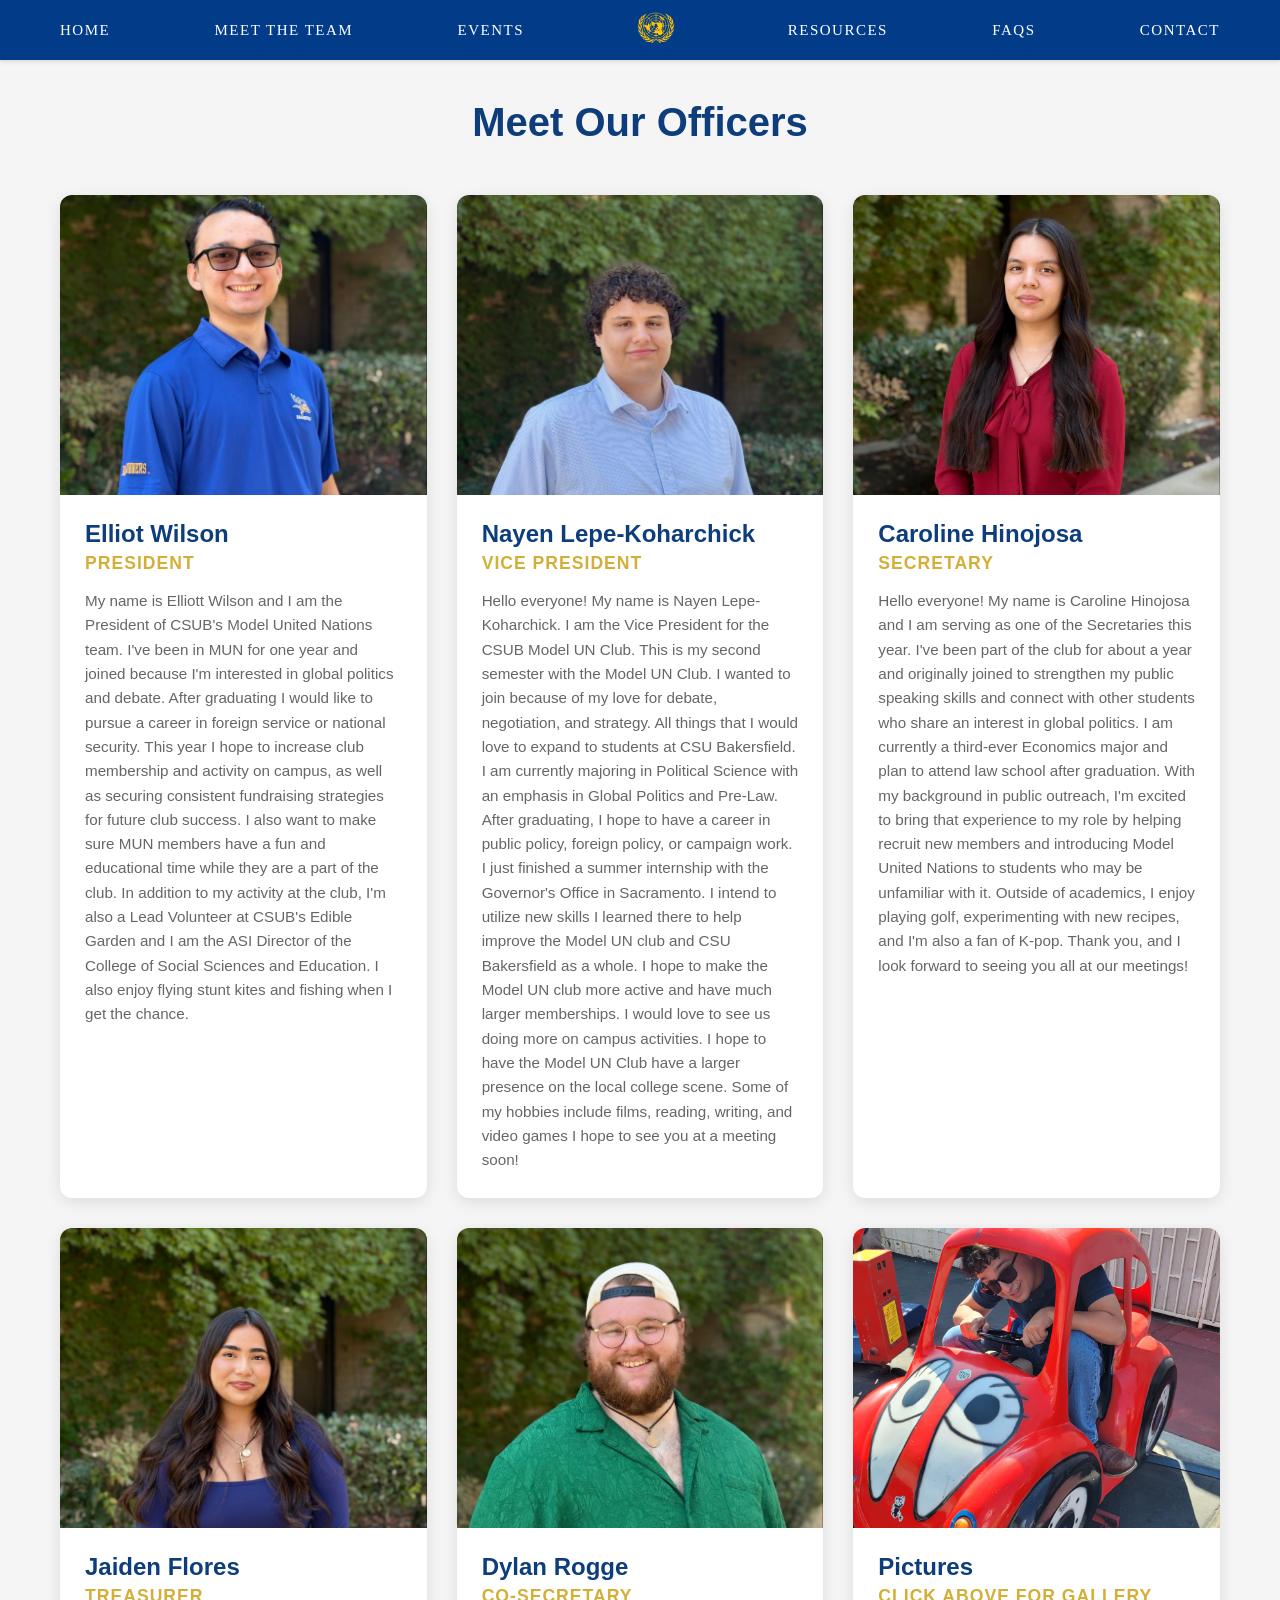
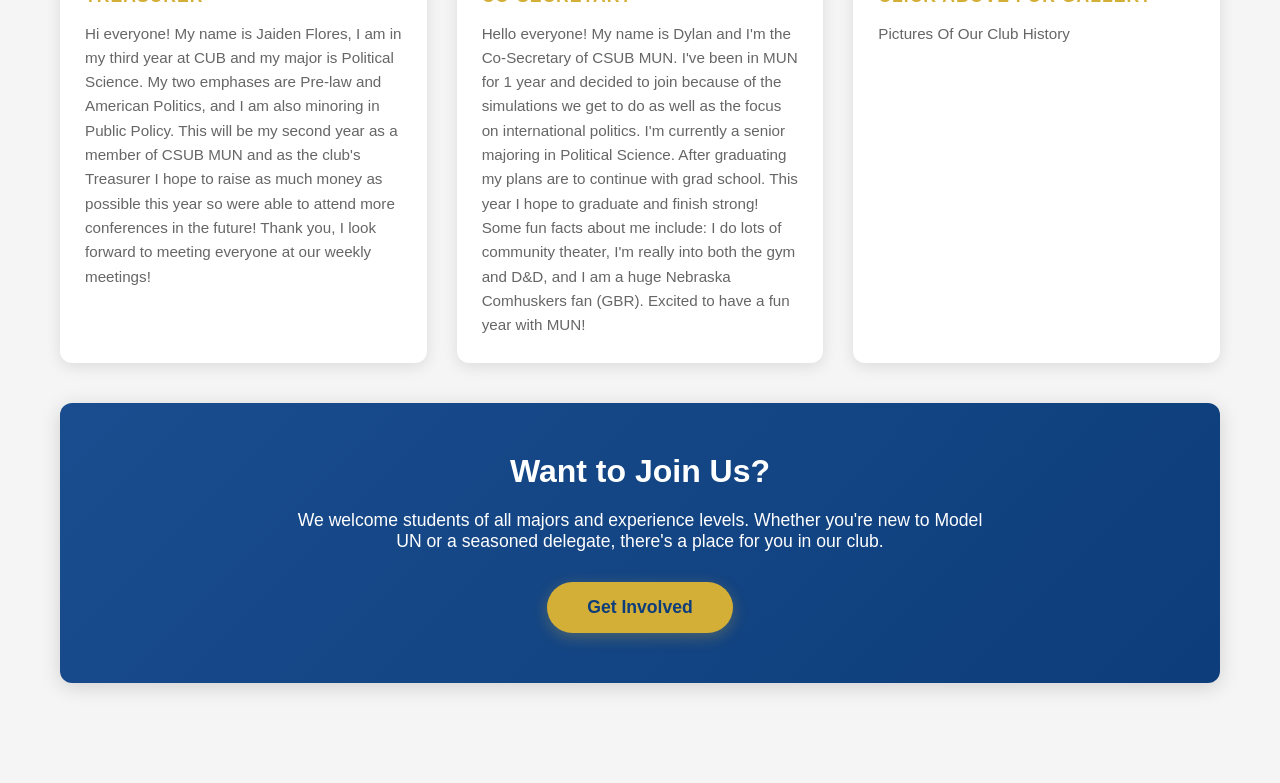
==== commit e177a42d: "more images loaded in and finished gallery, major commits" ====
--- a/pages/about.html
+++ b/pages/about.html
@@ -89,7 +89,7 @@
                             <img src="../images/Co-Sec.jpg" alt="CO-Secretary">
                         </div>
                         <div class="officer-info">
-                            <h3>Dylan IDK lastName</h3>
+                            <h3>Dylan Rogge</h3>
                             <h4>CO-Secretary</h4>
                             <p>Hello everyone! My name is Dylan and I'm the Co-Secretary of CSUB MUN. I've been in MUN for 1 year and decided to join because of the simulations we get to do as well as the focus on international politics. I'm currently a senior majoring in Political Science. After graduating my plans are to continue with grad school.
                             This year I hope to graduate and finish strong! 
@@ -101,8 +101,8 @@
                     <!-- Officer 6 -->
                     <div class="officer-card">
                         <div class="officer-image">
-                            <a href="https://cs.csub.edu/~gcarrillotor/MUN/gallery.html">
-                                <img src="../images/gallery.jpg" alt="Gallery">
+                            <a href="../pages/gallery.html">
+                                <img src="../images/gallery2.png" alt="Gallery">
                             </a>
                         </div>
                         <div class="officer-info">
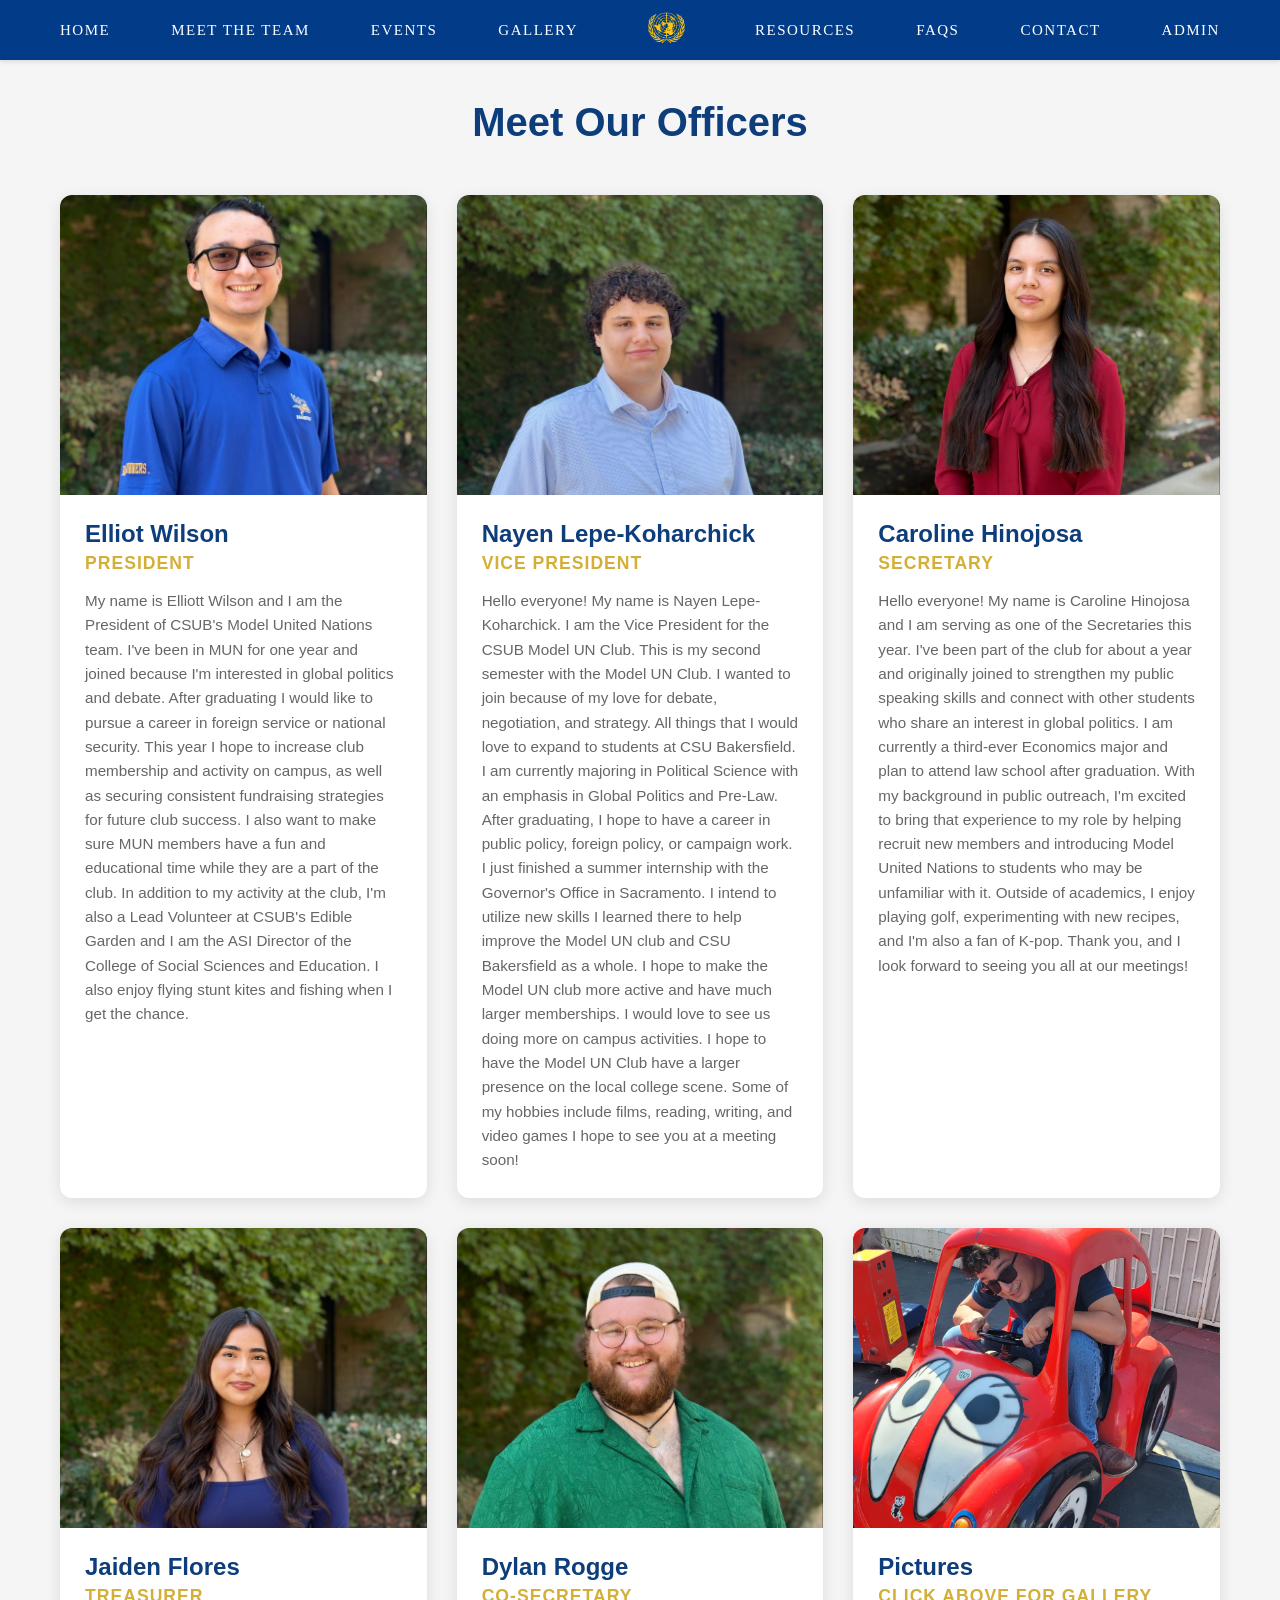
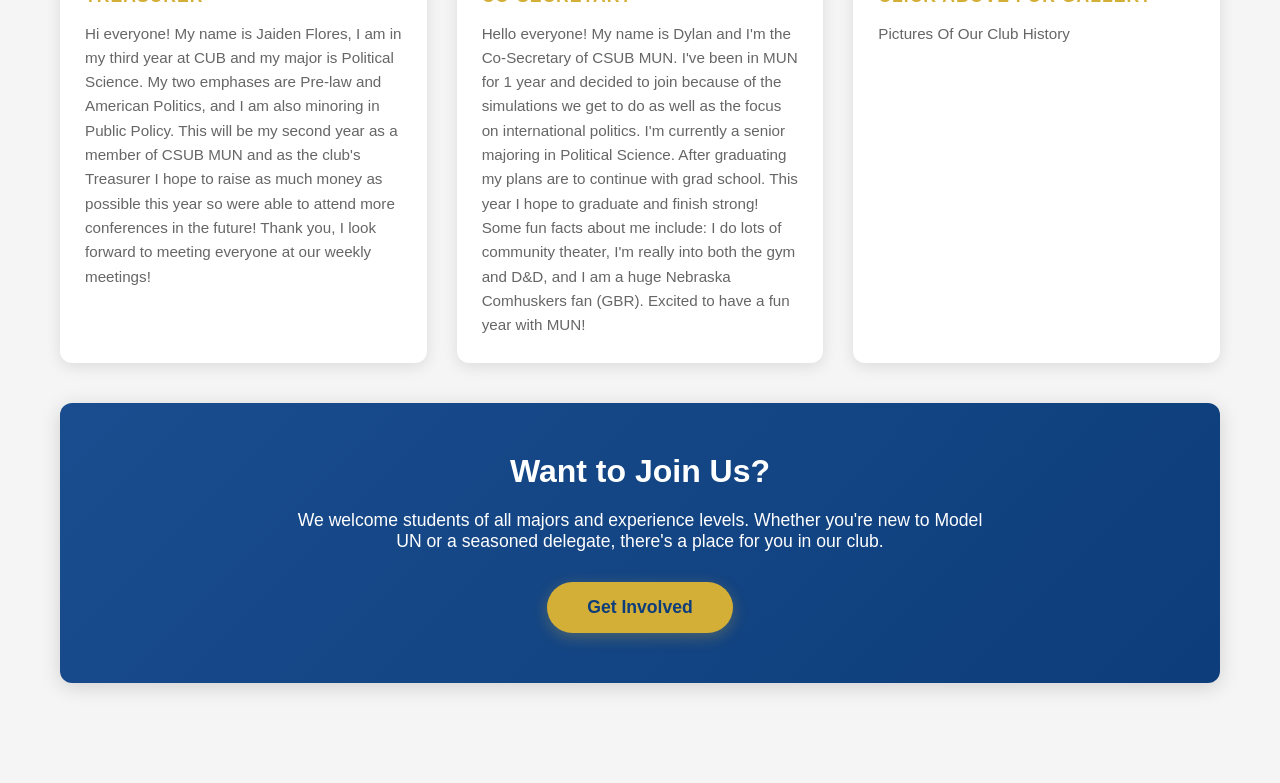
==== commit 2925110d: "Add admin panel, dynamic gallery, newsletter page, and CSRF protection" ====
--- a/pages/about.html
+++ b/pages/about.html
@@ -1,11 +1,14 @@
 <!DOCTYPE html>
 <html lang="en">
+
 <head>
     <meta charset="UTF-8">
     <meta name="viewport" content="width=device-width, initial-scale=1.0">
     <title>Meet The Team - Model United Nations - CSUB</title>
     <link rel="stylesheet" href="../styles/style.css">
+    <link rel="stylesheet" href="../styles/about.css">
 </head>
+
 <body style="overflow: auto;">
     <!-- Navbar placeholder -->
     <div id="navbar-placeholder"></div>
@@ -17,7 +20,7 @@
 
             <div class="officers-section">
                 <h2>Meet Our Officers</h2>
-                
+
                 <div class="officers-grid">
                     <!-- Officer 1 -->
                     <div class="officer-card">
@@ -27,10 +30,17 @@
                         <div class="officer-info">
                             <h3>Elliot Wilson</h3>
                             <h4>President</h4>
-                            <p>My name is Elliott Wilson and I am the President of CSUB's Model United Nations team. I've been in MUN for one year and joined because I'm interested in global politics and debate.
-                               After graduating I would like to pursue a career in foreign service or national security.
-                               This year I hope to increase club membership and activity on campus, as well as securing consistent fundraising strategies for future club success. I also want to make sure MUN members have a fun and educational time while they are a part of the club.
-                               In addition to my activity at the club, I'm also a Lead Volunteer at CSUB's Edible Garden and I am the ASI Director of the College of Social Sciences and Education. I also enjoy flying stunt kites and fishing when I get the chance.
+                            <p>My name is Elliott Wilson and I am the President of CSUB's Model United Nations team.
+                                I've been in MUN for one year and joined because I'm interested in global politics and
+                                debate.
+                                After graduating I would like to pursue a career in foreign service or national
+                                security.
+                                This year I hope to increase club membership and activity on campus, as well as securing
+                                consistent fundraising strategies for future club success. I also want to make sure MUN
+                                members have a fun and educational time while they are a part of the club.
+                                In addition to my activity at the club, I'm also a Lead Volunteer at CSUB's Edible
+                                Garden and I am the ASI Director of the College of Social Sciences and Education. I also
+                                enjoy flying stunt kites and fishing when I get the chance.
                             </p>
                         </div>
                     </div>
@@ -43,12 +53,21 @@
                         <div class="officer-info">
                             <h3>Nayen Lepe-Koharchick</h3>
                             <h4>Vice President</h4>
-                            <p>Hello everyone! My name is Nayen Lepe-Koharchick. I am the Vice President for the CSUB Model UN Club. This is my second semester with the 
-                               Model UN Club. I wanted to join because of my love for debate, negotiation, and strategy. All things that I would love to expand to students at CSU Bakersfield. I am currently majoring in Political Science with an emphasis in Global Politics and Pre-Law. After graduating, I hope to have a career in public policy, foreign policy, or campaign work.                  
-                               I just finished a summer internship with the Governor's Office in Sacramento. I intend to utilize new skills I learned there to help improve the Model UN club and CSU Bakersfield as a whole. I hope to make the Model UN club more active and have much larger memberships. I would love to see us doing more on campus activities. I hope to have the Model UN Club have a larger presence on the local college scene.                                                           
-                               Some of my hobbies include films, reading, writing, and video games                                                           
-                               I hope to see you at a meeting soon!
-                               </p>
+                            <p>Hello everyone! My name is Nayen Lepe-Koharchick. I am the Vice President for the CSUB
+                                Model UN Club. This is my second semester with the
+                                Model UN Club. I wanted to join because of my love for debate, negotiation, and
+                                strategy. All things that I would love to expand to students at CSU Bakersfield. I am
+                                currently majoring in Political Science with an emphasis in Global Politics and Pre-Law.
+                                After graduating, I hope to have a career in public policy, foreign policy, or campaign
+                                work.
+                                I just finished a summer internship with the Governor's Office in Sacramento. I intend
+                                to utilize new skills I learned there to help improve the Model UN club and CSU
+                                Bakersfield as a whole. I hope to make the Model UN club more active and have much
+                                larger memberships. I would love to see us doing more on campus activities. I hope to
+                                have the Model UN Club have a larger presence on the local college scene.
+                                Some of my hobbies include films, reading, writing, and video games
+                                I hope to see you at a meeting soon!
+                            </p>
                         </div>
                     </div>
 
@@ -60,10 +79,17 @@
                         <div class="officer-info">
                             <h3>Caroline Hinojosa</h3>
                             <h4>Secretary</h4>
-                            <p>Hello everyone! My name is Caroline Hinojosa and I am serving as one of the Secretaries this year. I've been part of the club for about a year and originally joined to strengthen my public speaking skills and connect with other students who share an interest in global politics. I am currently a third-ever Economics major and plan to attend law school after graduation.
-                            With my background in public outreach, I'm excited to bring that experience to my role by helping recruit new members and introducing Model United Nations to students who may be unfamiliar with it.
-                            Outside of academics, I enjoy playing golf, experimenting with new recipes, and I'm also a fan of K-pop.
-                            Thank you, and I look forward to seeing you all at our meetings!
+                            <p>Hello everyone! My name is Caroline Hinojosa and I am serving as one of the Secretaries
+                                this year. I've been part of the club for about a year and originally joined to
+                                strengthen my public speaking skills and connect with other students who share an
+                                interest in global politics. I am currently a third-ever Economics major and plan to
+                                attend law school after graduation.
+                                With my background in public outreach, I'm excited to bring that experience to my role
+                                by helping recruit new members and introducing Model United Nations to students who may
+                                be unfamiliar with it.
+                                Outside of academics, I enjoy playing golf, experimenting with new recipes, and I'm also
+                                a fan of K-pop.
+                                Thank you, and I look forward to seeing you all at our meetings!
                             </p>
                         </div>
                     </div>
@@ -76,9 +102,12 @@
                         <div class="officer-info">
                             <h3>Jaiden Flores</h3>
                             <h4>Treasurer</h4>
-                            <p>Hi everyone! My name is Jaiden Flores, I am in my third year at CUB and my major is Political Science. My two emphases are Pre-law and American Politics, and I am also minoring in Public Policy.
-                               This will be my second year as a member of CSUB MUN and as the club's Treasurer I hope to raise as much money as possible this year so were able to attend more conferences in
-                               the future! Thank you, I look forward to meeting everyone at our weekly meetings!
+                            <p>Hi everyone! My name is Jaiden Flores, I am in my third year at CUB and my major is
+                                Political Science. My two emphases are Pre-law and American Politics, and I am also
+                                minoring in Public Policy.
+                                This will be my second year as a member of CSUB MUN and as the club's Treasurer I hope
+                                to raise as much money as possible this year so were able to attend more conferences in
+                                the future! Thank you, I look forward to meeting everyone at our weekly meetings!
                             </p>
                         </div>
                     </div>
@@ -91,10 +120,14 @@
                         <div class="officer-info">
                             <h3>Dylan Rogge</h3>
                             <h4>CO-Secretary</h4>
-                            <p>Hello everyone! My name is Dylan and I'm the Co-Secretary of CSUB MUN. I've been in MUN for 1 year and decided to join because of the simulations we get to do as well as the focus on international politics. I'm currently a senior majoring in Political Science. After graduating my plans are to continue with grad school.
-                            This year I hope to graduate and finish strong! 
-                            Some fun facts about me include: I do lots of community theater, I'm really into both the gym and D&D, and I am a huge Nebraska Comhuskers fan (GBR).                         
-                            Excited to have a fun year with MUN!
+                            <p>Hello everyone! My name is Dylan and I'm the Co-Secretary of CSUB MUN. I've been in MUN
+                                for 1 year and decided to join because of the simulations we get to do as well as the
+                                focus on international politics. I'm currently a senior majoring in Political Science.
+                                After graduating my plans are to continue with grad school.
+                                This year I hope to graduate and finish strong!
+                                Some fun facts about me include: I do lots of community theater, I'm really into both
+                                the gym and D&D, and I am a huge Nebraska Comhuskers fan (GBR).
+                                Excited to have a fun year with MUN!
                             </p>
                         </div>
                     </div>
@@ -110,290 +143,21 @@
                             <h4>Click Above For Gallery</h4>
                             <p>Pictures Of Our Club History</p>
                         </div>
+                    </div>
                 </div>
-            </div>
 
-            <!-- Join Us Section (Optional) -->
-            <div class="join-section">
-                <h2>Want to Join Us?</h2>
-                <p>We welcome students of all majors and experience levels. Whether you're new to Model UN or a seasoned delegate, there's a place for you in our club.</p>
-                <a href="contact.html" class="join-btn">Get Involved</a>
-            </div>
+                <!-- Join Us Section (Optional) -->
+                <div class="join-section">
+                    <h2>Want to Join Us?</h2>
+                    <p>We welcome students of all majors and experience levels. Whether you're new to Model UN or a
+                        seasoned delegate, there's a place for you in our club.</p>
+                    <a href="contact.html" class="join-btn">Get Involved</a>
+                </div>
         </section>
     </main>
 
-     <script src="../scripts/navbar.js"></script>
+    <script src="../scripts/navbar.js"></script>
     <script src="../scripts/script.js"></script>
 </body>
-</html>
-<style scoped> 
-/* About Us Page Styles */
 
-.about-section {
-    max-width: 1200px;
-    margin: 0 auto;
-    padding: 40px 20px;
-}
-
-.about-header {
-    text-align: center;
-    margin-bottom: 60px;
-}
-
-.about-header h1 {
-    color: #0d3d7a;
-    font-size: 3rem;
-    margin-bottom: 15px;
-}
-
-.about-header p {
-    color: #666;
-    font-size: 1.2rem;
-}
-
-/* Mission Section */
-.mission {
-    background: white;
-    padding: 40px;
-    border-radius: 10px;
-    box-shadow: 0 2px 10px rgba(0, 0, 0, 0.1);
-    margin-bottom: 60px;
-    text-align: center;
-}
-
-.mission h2 {
-    color: #0d3d7a;
-    font-size: 2rem;
-    margin-bottom: 20px;
-}
-
-.mission p {
-    color: #555;
-    font-size: 1.1rem;
-    line-height: 1.8;
-    max-width: 900px;
-    margin: 0 auto;
-}
-
-/* Officers Section */
-.officers-section {
-    margin-bottom: 60px;
-}
-
-.officers-section h2 {
-    text-align: center;
-    color: #0d3d7a;
-    font-size: 2.5rem;
-    margin-bottom: 50px;
-}
-
-.officers-grid {
-    display: grid;
-    grid-template-columns: repeat(auto-fit, minmax(300px, 1fr));
-    gap: 30px;
-    margin-bottom: 40px;
-}
-
-/* Officer Card */
-.officer-card {
-    background: white;
-    border-radius: 12px;
-    overflow: hidden;
-    box-shadow: 0 4px 15px rgba(0, 0, 0, 0.1);
-    transition: transform 0.3s ease, box-shadow 0.3s ease;
-}
-
-.officer-card:hover {
-    transform: translateY(-10px);
-    box-shadow: 0 8px 25px rgba(0, 0, 0, 0.15);
-}
-
-.officer-image {
-    width: 100%;
-    height: 300px;
-    overflow: hidden;
-    background: linear-gradient(135deg, #1a4d8f 0%, #0d3d7a 100%);
-    display: flex;
-    align-items: center;
-    justify-content: center;
-}
-
-.officer-image img {
-    width: 100%;
-    height: 100%;
-    object-fit: cover;
-    transition: transform 0.3s ease;
-}
-
-.officer-card:hover .officer-image img {
-    transform: scale(1.05);
-}
-
-.officer-info {
-    padding: 25px;
-}
-
-.officer-info h3 {
-    color: #0d3d7a;
-    font-size: 1.5rem;
-    margin-bottom: 5px;
-}
-
-.officer-info h4 {
-    color: #d4af37;
-    font-size: 1.1rem;
-    font-weight: 600;
-    margin-bottom: 15px;
-    text-transform: uppercase;
-    letter-spacing: 1px;
-}
-
-.officer-info p {
-    color: #666;
-    font-size: 0.95rem;
-    line-height: 1.6;
-}
-
-/* Join Section */
-.join-section {
-    background: linear-gradient(135deg, #1a4d8f 0%, #0d3d7a 100%);
-    color: white;
-    padding: 50px 40px;
-    border-radius: 12px;
-    text-align: center;
-    box-shadow: 0 4px 20px rgba(0, 0, 0, 0.15);
-}
-
-.join-section h2 {
-    color: white;
-    font-size: 2rem;
-    margin-bottom: 20px;
-}
-
-.join-section p {
-    font-size: 1.1rem;
-    margin-bottom: 30px;
-    max-width: 700px;
-    margin-left: auto;
-    margin-right: auto;
-}
-
-.join-btn {
-    display: inline-block;
-    background-color: #d4af37;
-    color: #0d3d7a;
-    padding: 15px 40px;
-    border-radius: 30px;
-    text-decoration: none;
-    font-weight: 600;
-    font-size: 1.1rem;
-    transition: all 0.3s ease;
-    box-shadow: 0 4px 15px rgba(212, 175, 55, 0.3);
-}
-
-.join-btn:hover {
-    background-color: #f4d03f;
-    transform: translateY(-2px);
-    box-shadow: 0 6px 20px rgba(212, 175, 55, 0.4);
-}
-
-/* Responsive Design */
-@media (max-width: 1024px) {
-    .about-header h1 {
-        font-size: 2rem;
-    }
-
-    .about-header p {
-        font-size: 1rem;
-    }
-
-    .officers-section h2 {
-        font-size: 2rem;
-    }
-
-    .officers-grid {
-        grid-template-columns: 1fr;
-        gap: 25px;
-    }
-
-    .officer-image {
-        height: 250px;
-    }
-
-    .mission {
-        padding: 30px 20px;
-    }
-
-    .join-section {
-        padding: 40px 25px;
-    }
-
-    .join-section h2 {
-        font-size: 1.5rem;
-    }
-
-    .join-section p {
-        font-size: 1rem;
-    }
-}
-
-@media (max-width: 768px) {
-    .about-header h1 {
-        font-size: 2rem;
-    }
-
-    .about-header p {
-        font-size: 1rem;
-    }
-
-    .officers-section h2 {
-        font-size: 2rem;
-    }
-
-    .officers-grid {
-        grid-template-columns: 1fr;
-        gap: 25px;
-    }
-
-    .officer-image {
-        height: 250px;
-    }
-
-    .mission {
-        padding: 30px 20px;
-    }
-
-    .join-section {
-        padding: 40px 25px;
-    }
-
-    .join-section h2 {
-        font-size: 1.5rem;
-    }
-
-    .join-section p {
-        font-size: 1rem;
-    }
-}
-
-@media (max-width: 480px) {
-    .about-header h1 {
-        font-size: 1.8rem;
-    }
-
-    .officers-section h2 {
-        font-size: 1.8rem;
-    }
-
-    .officer-info h3 {
-        font-size: 1.3rem;
-    }
-
-    .officer-info h4 {
-        font-size: 1rem;
-    }
-
-    .officer-image {
-        height: 220px;
-    }
-} </style>+</html>
--- a/styles/about.css
+++ b/styles/about.css
@@ -0,0 +1,231 @@
+/* About Us Page Styles */
+
+.about-section {
+    max-width: 1200px;
+    margin: 0 auto;
+    padding: 40px 20px;
+}
+
+.about-header {
+    text-align: center;
+    margin-bottom: 60px;
+}
+
+.about-header h1 {
+    color: #0d3d7a;
+    font-size: 3rem;
+    margin-bottom: 15px;
+}
+
+.about-header p {
+    color: #666;
+    font-size: 1.2rem;
+}
+
+/* Mission Section */
+.mission {
+    background: white;
+    padding: 40px;
+    border-radius: 10px;
+    box-shadow: 0 2px 10px rgba(0, 0, 0, 0.1);
+    margin-bottom: 60px;
+    text-align: center;
+}
+
+.mission h2 {
+    color: #0d3d7a;
+    font-size: 2rem;
+    margin-bottom: 20px;
+}
+
+.mission p {
+    color: #555;
+    font-size: 1.1rem;
+    line-height: 1.8;
+    max-width: 900px;
+    margin: 0 auto;
+}
+
+/* Officers Section */
+.officers-section {
+    margin-bottom: 60px;
+}
+
+.officers-section h2 {
+    text-align: center;
+    color: #0d3d7a;
+    font-size: 2.5rem;
+    margin-bottom: 50px;
+}
+
+.officers-grid {
+    display: grid;
+    grid-template-columns: repeat(auto-fit, minmax(300px, 1fr));
+    gap: 30px;
+    margin-bottom: 40px;
+}
+
+/* Officer Card */
+.officer-card {
+    background: white;
+    border-radius: 12px;
+    overflow: hidden;
+    box-shadow: 0 4px 15px rgba(0, 0, 0, 0.1);
+    transition: transform 0.3s ease, box-shadow 0.3s ease;
+}
+
+.officer-card:hover {
+    transform: translateY(-10px);
+    box-shadow: 0 8px 25px rgba(0, 0, 0, 0.15);
+}
+
+.officer-image {
+    width: 100%;
+    height: 300px;
+    overflow: hidden;
+    background: linear-gradient(135deg, #1a4d8f 0%, #0d3d7a 100%);
+    display: flex;
+    align-items: center;
+    justify-content: center;
+}
+
+.officer-image img {
+    width: 100%;
+    height: 100%;
+    object-fit: cover;
+    transition: transform 0.3s ease;
+}
+
+.officer-card:hover .officer-image img {
+    transform: scale(1.05);
+}
+
+.officer-info {
+    padding: 25px;
+}
+
+.officer-info h3 {
+    color: #0d3d7a;
+    font-size: 1.5rem;
+    margin-bottom: 5px;
+}
+
+.officer-info h4 {
+    color: #d4af37;
+    font-size: 1.1rem;
+    font-weight: 600;
+    margin-bottom: 15px;
+    text-transform: uppercase;
+    letter-spacing: 1px;
+}
+
+.officer-info p {
+    color: #666;
+    font-size: 0.95rem;
+    line-height: 1.6;
+}
+
+/* Join Section */
+.join-section {
+    background: linear-gradient(135deg, #1a4d8f 0%, #0d3d7a 100%);
+    color: white;
+    padding: 50px 40px;
+    border-radius: 12px;
+    text-align: center;
+    box-shadow: 0 4px 20px rgba(0, 0, 0, 0.15);
+}
+
+.join-section h2 {
+    color: white;
+    font-size: 2rem;
+    margin-bottom: 20px;
+}
+
+.join-section p {
+    font-size: 1.1rem;
+    margin-bottom: 30px;
+    max-width: 700px;
+    margin-left: auto;
+    margin-right: auto;
+}
+
+.join-btn {
+    display: inline-block;
+    background-color: #d4af37;
+    color: #0d3d7a;
+    padding: 15px 40px;
+    border-radius: 30px;
+    text-decoration: none;
+    font-weight: 600;
+    font-size: 1.1rem;
+    transition: all 0.3s ease;
+    box-shadow: 0 4px 15px rgba(212, 175, 55, 0.3);
+}
+
+.join-btn:hover {
+    background-color: #f4d03f;
+    transform: translateY(-2px);
+    box-shadow: 0 6px 20px rgba(212, 175, 55, 0.4);
+}
+
+/* Responsive Design */
+@media (max-width: 1024px) {
+    .about-header h1 {
+        font-size: 2rem;
+    }
+
+    .about-header p {
+        font-size: 1rem;
+    }
+
+    .officers-section h2 {
+        font-size: 2rem;
+    }
+
+    .officers-grid {
+        grid-template-columns: 1fr;
+        gap: 25px;
+    }
+
+    .officer-image {
+        height: 250px;
+    }
+
+    .mission {
+        padding: 30px 20px;
+    }
+
+    .join-section {
+        padding: 40px 25px;
+    }
+
+    .join-section h2 {
+        font-size: 1.5rem;
+    }
+
+    .join-section p {
+        font-size: 1rem;
+    }
+}
+
+@media (max-width: 480px) {
+    .about-header h1 {
+        font-size: 1.8rem;
+    }
+
+    .officers-section h2 {
+        font-size: 1.8rem;
+    }
+
+    .officer-info h3 {
+        font-size: 1.3rem;
+    }
+
+    .officer-info h4 {
+        font-size: 1rem;
+    }
+
+    .officer-image {
+        height: 220px;
+    }
+}
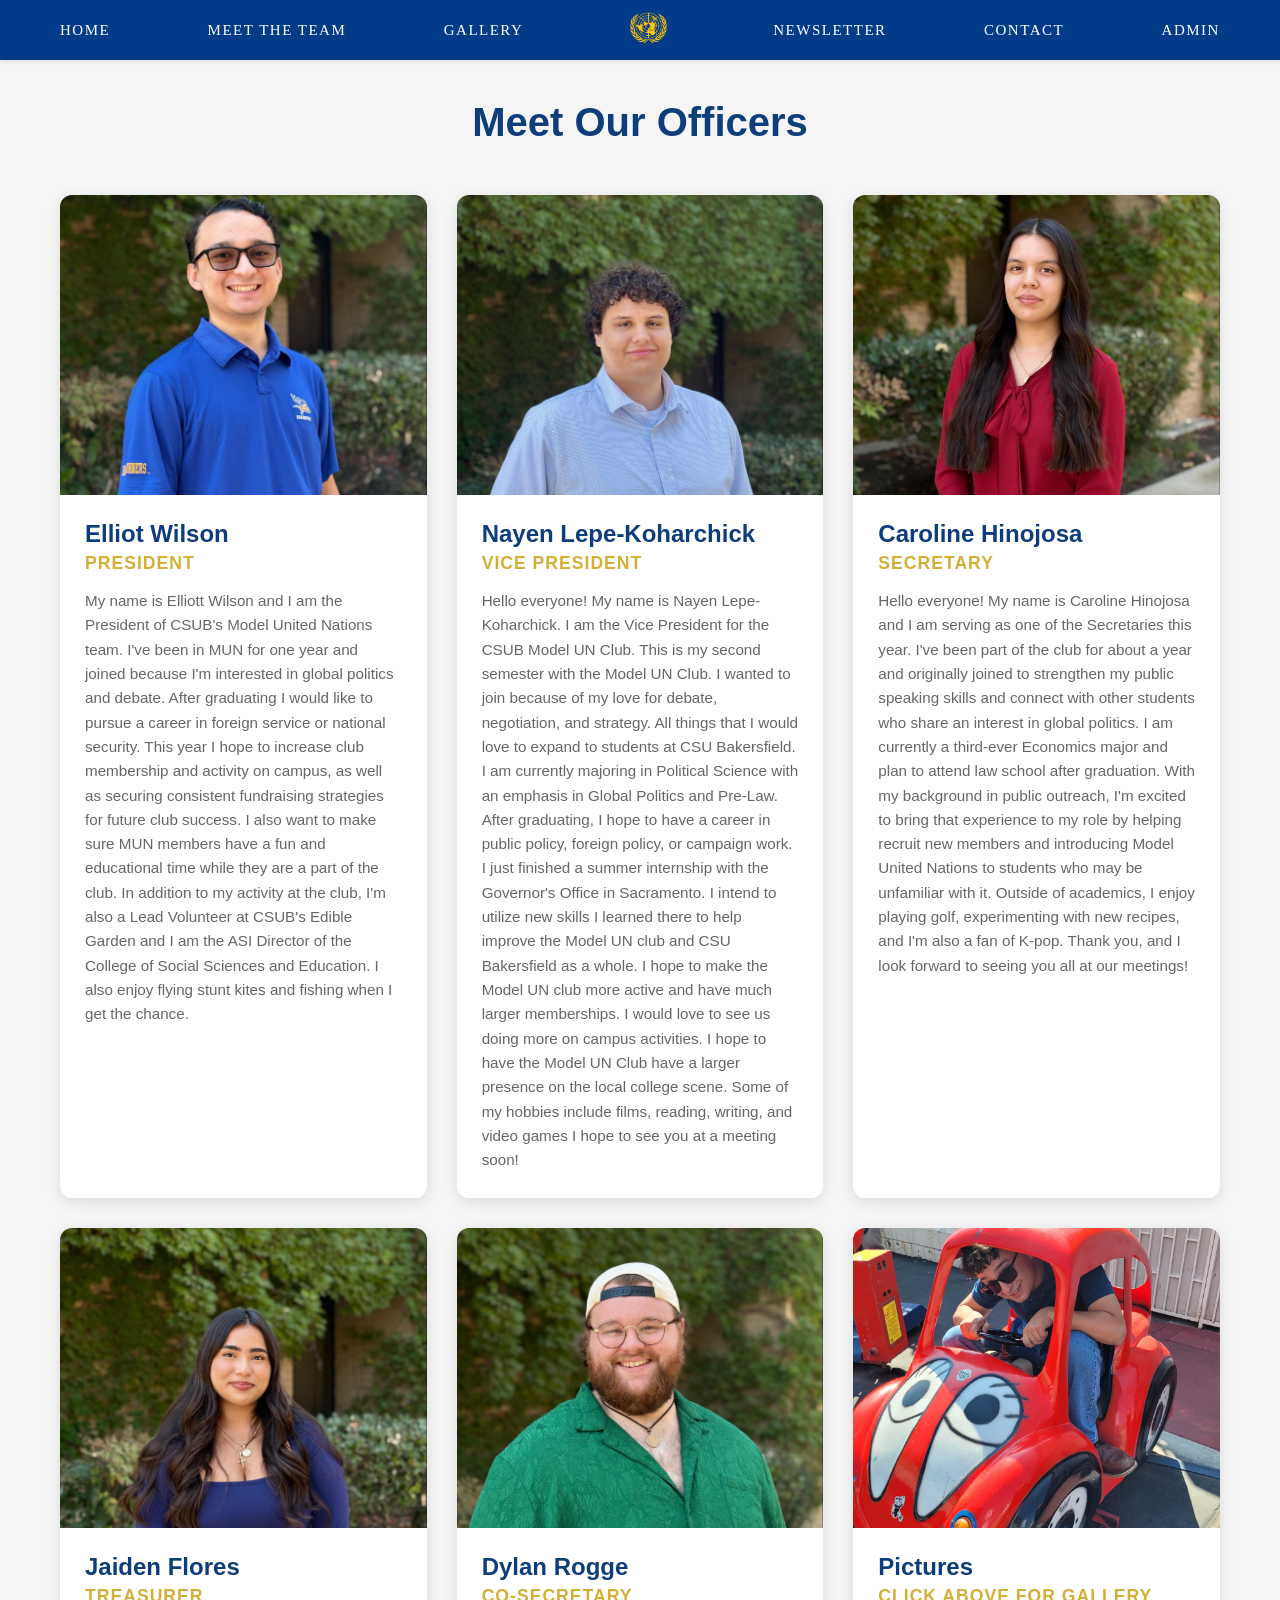
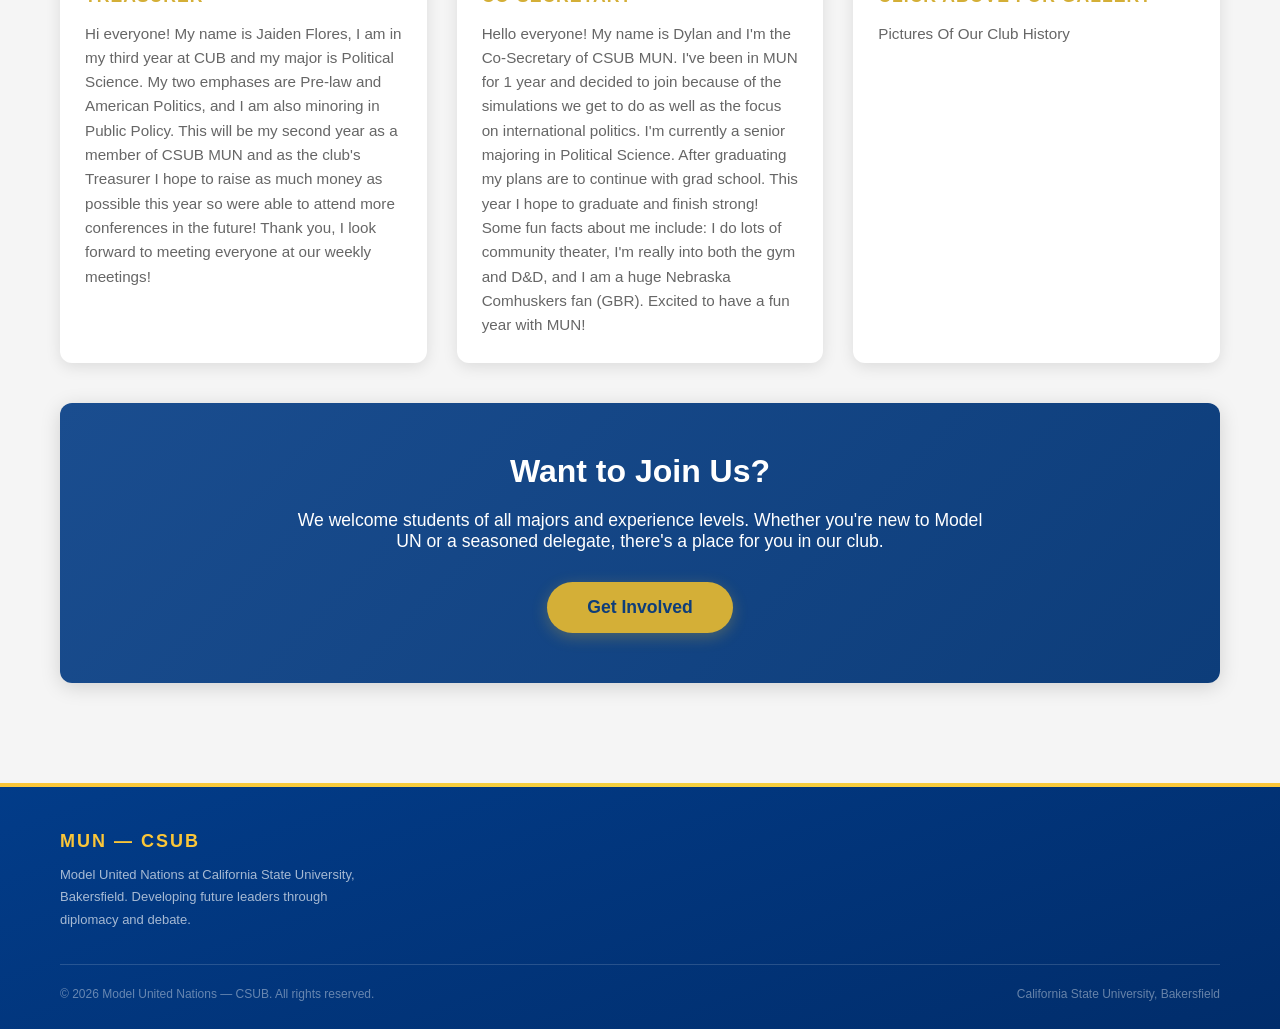
==== commit 4e9c5f13: "Restore shared site footer" ====
--- a/pages/about.html
+++ b/pages/about.html
@@ -156,8 +156,13 @@
         </section>
     </main>
 
+    <footer class="footer">
+        <div class="footer-content"><div class="footer-brand"><span class="footer-brand-name">MUN — CSUB</span><p class="footer-brand-desc">Model United Nations at California State University, Bakersfield. Developing future leaders through diplomacy and debate.</p></div></div>
+        <div class="footer-bottom"><span class="footer-copy">&copy; 2026 Model United Nations — CSUB. All rights reserved.</span><span class="footer-school">California State University, Bakersfield</span></div>
+    </footer>
+
     <script src="../scripts/navbar.js"></script>
     <script src="../scripts/script.js"></script>
 </body>
 
-</html>+</html>
--- a/styles/style.css
+++ b/styles/style.css
@@ -4,10 +4,100 @@
     box-sizing: border-box;
 }
 
+html,
+body {
+    min-height: 100%;
+}
+
+html {
+    overflow-x: hidden;
+}
+
 body {
     font-family: 'Segoe UI', Tahoma, Geneva, Verdana, sans-serif;
     background-color: #f5f5f5;
-    overflow: hidden;
+    display: flex;
+    flex-direction: column;
+    min-height: 100vh;
+    overflow-x: hidden;
+}
+
+/* Pushes the footer to the bottom of normal short pages. */
+footer.footer {
+    margin-top: auto;
+}
+
+/* The home hero should meet its footer without a blank spacer on mobile. */
+body.home-page footer.footer {
+    margin-top: 0;
+}
+
+.footer {
+    background: linear-gradient(160deg, #023C89 0%, #012d6b 100%);
+    color: #ffffff;
+    padding: 48px 60px 28px;
+    position: relative;
+    margin-top: auto;
+}
+
+.footer::before {
+    content: '';
+    position: absolute;
+    top: 0;
+    left: 0;
+    right: 0;
+    height: 4px;
+    background: linear-gradient(90deg, #fbc638, #f4d03f, #fbc638);
+}
+
+.footer-content {
+    display: flex;
+    justify-content: space-between;
+    align-items: flex-start;
+    flex-wrap: wrap;
+    gap: 36px;
+    max-width: 1400px;
+    margin: 0 auto;
+    padding-bottom: 32px;
+    border-bottom: 1px solid rgba(255, 255, 255, 0.15);
+}
+
+.footer-brand {
+    display: flex;
+    flex-direction: column;
+    gap: 12px;
+    max-width: 320px;
+}
+
+.footer-brand-name {
+    font-size: 18px;
+    font-weight: 700;
+    letter-spacing: 2px;
+    text-transform: uppercase;
+    color: #fbc638;
+}
+
+.footer-brand-desc {
+    font-size: 13px;
+    color: rgba(255, 255, 255, 0.65);
+    line-height: 1.75;
+}
+
+.footer-bottom {
+    max-width: 1400px;
+    margin: 0 auto;
+    padding-top: 22px;
+    display: flex;
+    justify-content: space-between;
+    align-items: center;
+    flex-wrap: wrap;
+    gap: 8px;
+}
+
+.footer-copy,
+.footer-school {
+    font-size: 12px;
+    color: rgba(255, 255, 255, 0.4);
 }
 
 /* Navbar Styles */
@@ -195,6 +285,45 @@
 }
 
 @media (max-width: 768px) {
+    .footer {
+        padding: 36px 24px 20px;
+    }
+
+    .footer-content {
+        flex-direction: column;
+        gap: 24px;
+    }
+
+    .footer-brand {
+        max-width: 100%;
+    }
+
+    .footer-bottom {
+        flex-direction: column;
+        align-items: center;
+        text-align: center;
+        gap: 6px;
+    }
+
+    .background,
+    body.home-page,
+    .container:has(#mainImage) {
+        background-color: #023C89;
+    }
+
+    .container:has(#mainImage) {
+        height: auto;
+        min-height: 0;
+    }
+
+    #mainImage {
+        position: static;
+        width: 100%;
+        height: auto;
+        object-fit: contain;
+        object-position: top center;
+    }
+
     .mobile-menu-btn {
         display: flex;
     }
@@ -271,4 +400,4 @@
     .hero {
         padding: 40px 15px;
     }
-}+}
